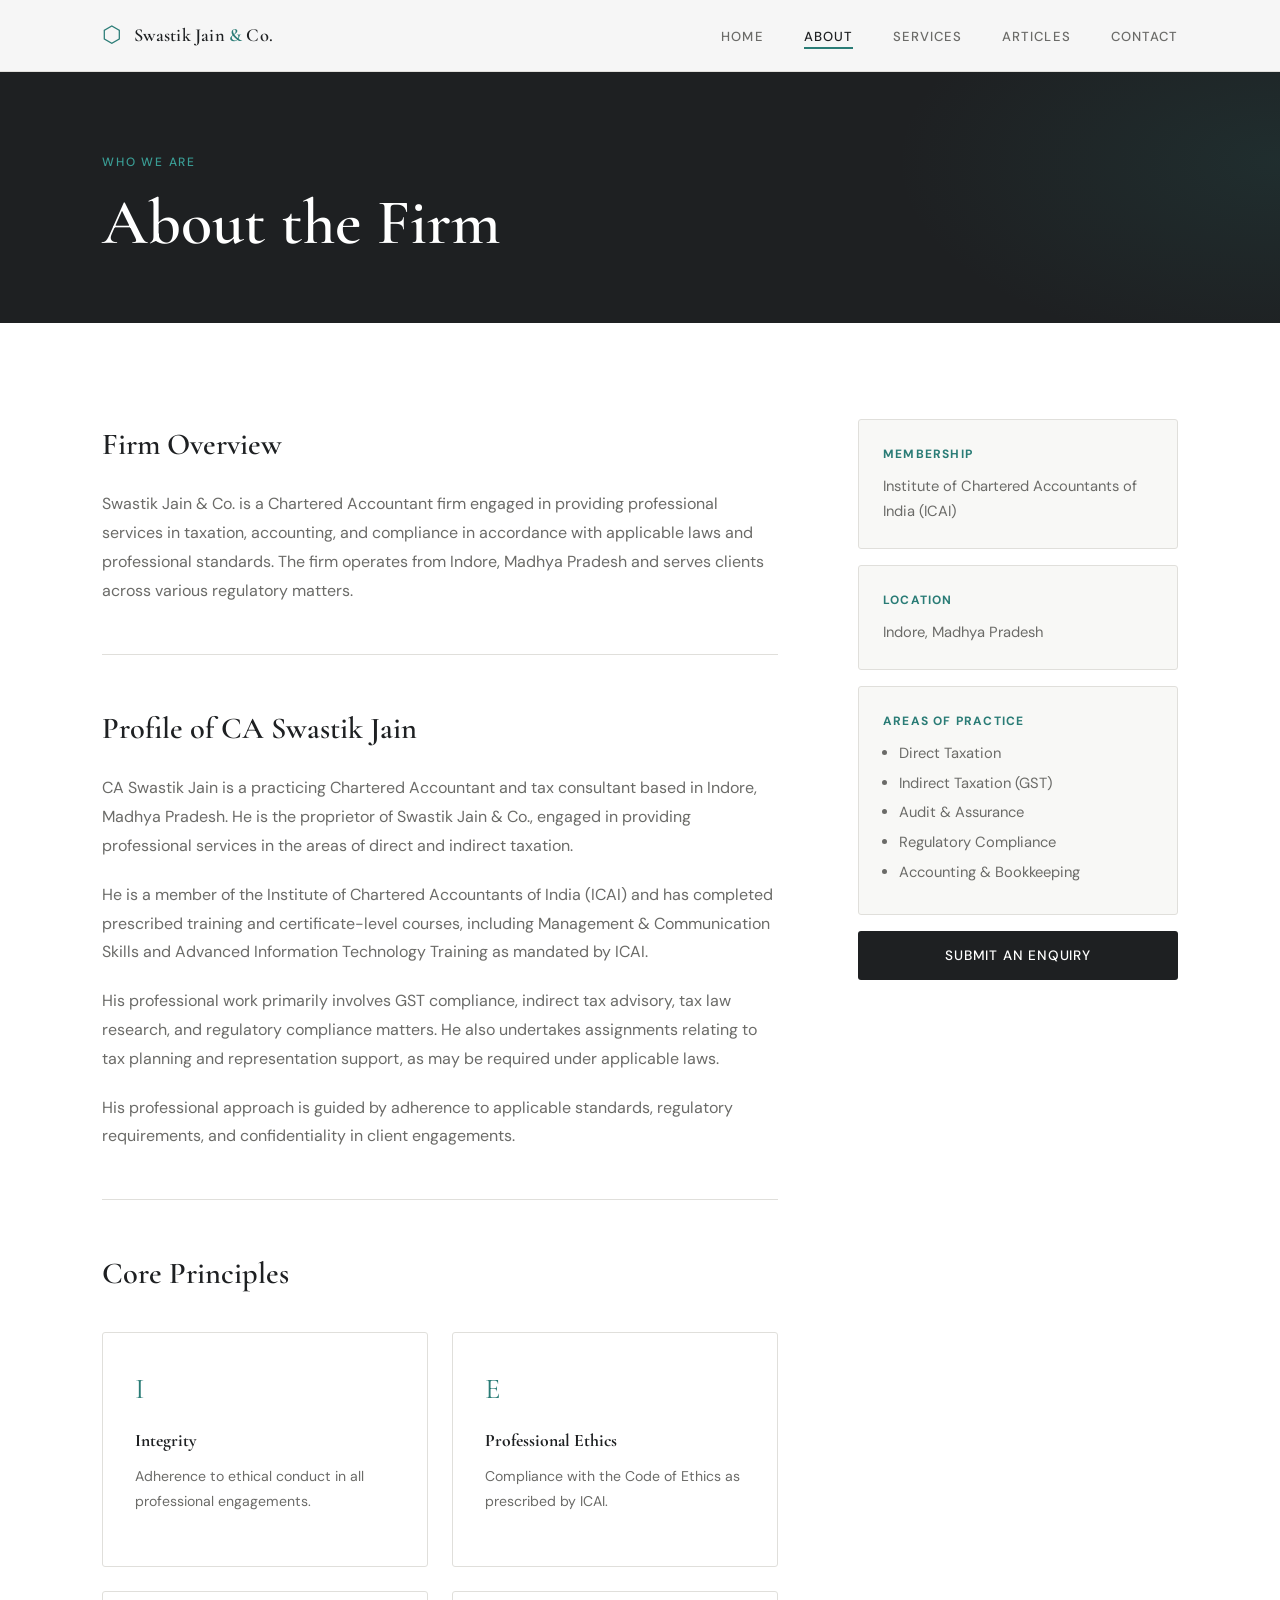
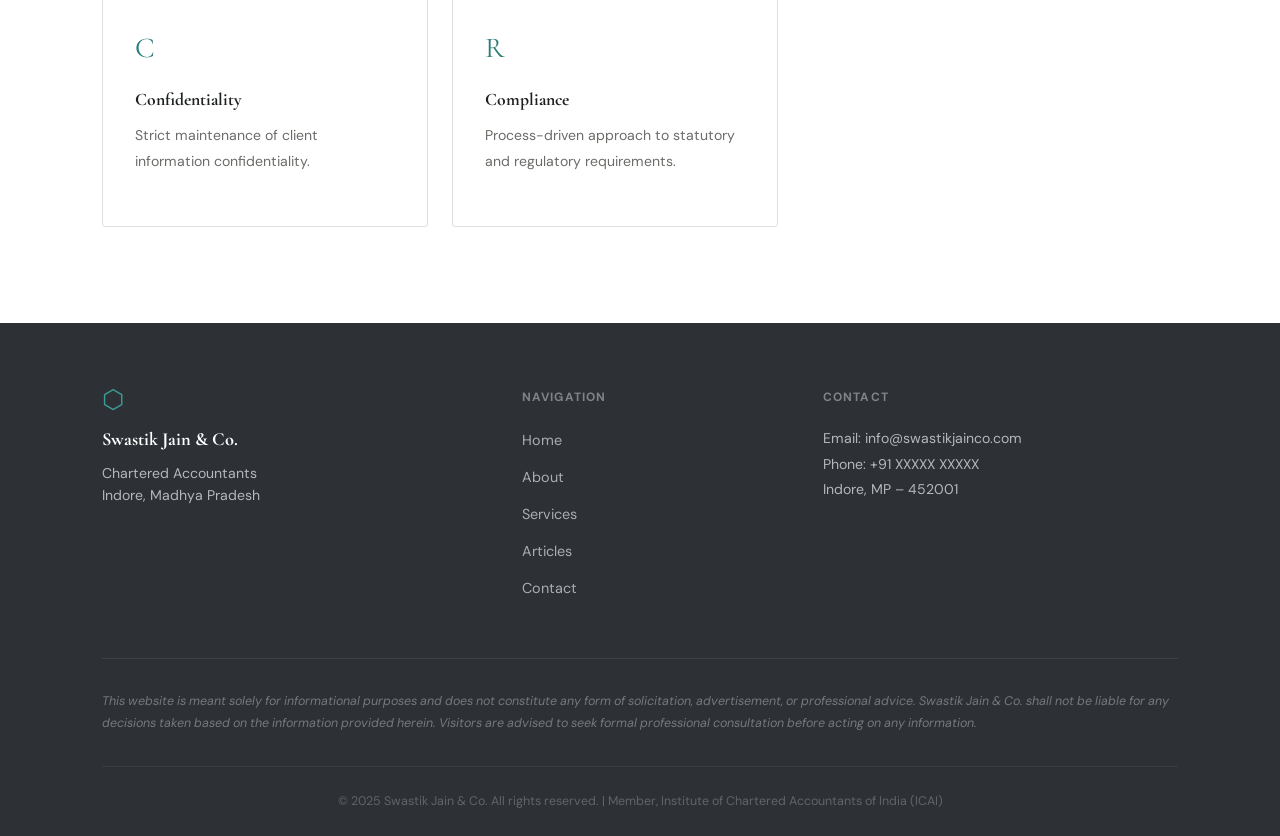
==== about.html @ ba6883d0 "Add files via upload" ====
<!DOCTYPE html>
<html lang="en">
<head>
<meta charset="UTF-8">
<meta name="viewport" content="width=device-width, initial-scale=1.0">
<title>About | Swastik Jain & Co.</title>
<meta name="description" content="About Swastik Jain & Co. – Chartered Accountant firm led by CA Swastik Jain in Indore, Madhya Pradesh.">
<link rel="preconnect" href="https://fonts.googleapis.com">
<link href="https://fonts.googleapis.com/css2?family=Cormorant+Garamond:wght@400;500;600;700&family=DM+Sans:wght@300;400;500&display=swap" rel="stylesheet">
<link rel="stylesheet" href="style.css">
</head>
<body>

<nav class="nav" id="nav">
  <div class="nav-inner">
    <a href="index.html" class="nav-brand">
      <span class="brand-mark">⬡</span>
      <span class="brand-text">Swastik Jain <em>&</em> Co.</span>
    </a>
    <button class="nav-toggle" id="navToggle" aria-label="Menu">
      <span></span><span></span><span></span>
    </button>
    <ul class="nav-links" id="navLinks">
      <li><a href="index.html">Home</a></li>
      <li><a href="about.html" class="active">About</a></li>
      <li><a href="services.html">Services</a></li>
      <li><a href="articles.html">Articles</a></li>
      <li><a href="contact.html">Contact</a></li>
    </ul>
  </div>
</nav>

<section class="page-hero">
  <div class="container">
    <div class="section-label">Who We Are</div>
    <h1 class="page-title">About the Firm</h1>
  </div>
</section>

<section class="section">
  <div class="container content-grid">
    <div class="content-main">
      <h2 class="content-h2">Firm Overview</h2>
      <p>Swastik Jain & Co. is a Chartered Accountant firm engaged in providing professional services in taxation, accounting, and compliance in accordance with applicable laws and professional standards. The firm operates from Indore, Madhya Pradesh and serves clients across various regulatory matters.</p>

      <div class="divider"></div>

      <h2 class="content-h2">Profile of CA Swastik Jain</h2>
      <p>CA Swastik Jain is a practicing Chartered Accountant and tax consultant based in Indore, Madhya Pradesh. He is the proprietor of Swastik Jain & Co., engaged in providing professional services in the areas of direct and indirect taxation.</p>
      <p>He is a member of the Institute of Chartered Accountants of India (ICAI) and has completed prescribed training and certificate-level courses, including Management & Communication Skills and Advanced Information Technology Training as mandated by ICAI.</p>
      <p>His professional work primarily involves GST compliance, indirect tax advisory, tax law research, and regulatory compliance matters. He also undertakes assignments relating to tax planning and representation support, as may be required under applicable laws.</p>
      <p>His professional approach is guided by adherence to applicable standards, regulatory requirements, and confidentiality in client engagements.</p>

      <div class="divider"></div>

      <h2 class="content-h2">Core Principles</h2>
      <div class="principles-grid">
        <div class="principle-card">
          <div class="principle-icon">I</div>
          <h3>Integrity</h3>
          <p>Adherence to ethical conduct in all professional engagements.</p>
        </div>
        <div class="principle-card">
          <div class="principle-icon">E</div>
          <h3>Professional Ethics</h3>
          <p>Compliance with the Code of Ethics as prescribed by ICAI.</p>
        </div>
        <div class="principle-card">
          <div class="principle-icon">C</div>
          <h3>Confidentiality</h3>
          <p>Strict maintenance of client information confidentiality.</p>
        </div>
        <div class="principle-card">
          <div class="principle-icon">R</div>
          <h3>Compliance</h3>
          <p>Process-driven approach to statutory and regulatory requirements.</p>
        </div>
      </div>
    </div>
    <aside class="content-aside">
      <div class="aside-card">
        <h3>Membership</h3>
        <p>Institute of Chartered Accountants of India (ICAI)</p>
      </div>
      <div class="aside-card">
        <h3>Location</h3>
        <p>Indore, Madhya Pradesh</p>
      </div>
      <div class="aside-card">
        <h3>Areas of Practice</h3>
        <ul>
          <li>Direct Taxation</li>
          <li>Indirect Taxation (GST)</li>
          <li>Audit & Assurance</li>
          <li>Regulatory Compliance</li>
          <li>Accounting & Bookkeeping</li>
        </ul>
      </div>
      <a href="contact.html" class="btn btn-primary" style="width:100%;text-align:center;display:block;">Submit an Enquiry</a>
    </aside>
  </div>
</section>

<footer class="footer">
  <div class="container">
    <div class="footer-grid">
      <div class="footer-brand">
        <span class="brand-mark">⬡</span>
        <strong>Swastik Jain & Co.</strong>
        <p>Chartered Accountants<br>Indore, Madhya Pradesh</p>
      </div>
      <div class="footer-nav">
        <strong>Navigation</strong>
        <ul>
          <li><a href="index.html">Home</a></li>
          <li><a href="about.html">About</a></li>
          <li><a href="services.html">Services</a></li>
          <li><a href="articles.html">Articles</a></li>
          <li><a href="contact.html">Contact</a></li>
        </ul>
      </div>
      <div class="footer-contact">
        <strong>Contact</strong>
        <p>Email: info@swastikjainco.com<br>Phone: +91 XXXXX XXXXX<br>Indore, MP – 452001</p>
      </div>
    </div>
    <div class="footer-disclaimer">
      <p>This website is meant solely for informational purposes and does not constitute any form of solicitation, advertisement, or professional advice. Swastik Jain & Co. shall not be liable for any decisions taken based on the information provided herein. Visitors are advised to seek formal professional consultation before acting on any information.</p>
    </div>
    <div class="footer-bottom">
      <p>© 2025 Swastik Jain & Co. All rights reserved. | Member, Institute of Chartered Accountants of India (ICAI)</p>
    </div>
  </div>
</footer>

<script src="app.js"></script>
</body>
</html>
---- style.css ----
/* ═══════════════════════════════════════════════
   Swastik Jain & Co. — Stylesheet
   Refined corporate / editorial aesthetic
   ═══════════════════════════════════════════════ */

:root {
  --charcoal: #1e2022;
  --charcoal-soft: #2d3135;
  --teal: #2a7c76;
  --teal-light: #e8f4f3;
  --teal-mid: #3a9d95;
  --gold: #b8973e;
  --white: #ffffff;
  --off-white: #f8f8f6;
  --bg-warm: #f4f3f0;
  --border: #e0dfdb;
  --border-dark: #c8c7c2;
  --text-main: #1e2022;
  --text-muted: #6b6b68;
  --text-light: #9a9994;

  --font-serif: 'Cormorant Garamond', Georgia, serif;
  --font-sans: 'DM Sans', system-ui, sans-serif;

  --nav-h: 72px;
  --max-w: 1140px;
  --radius: 3px;

  --shadow-sm: 0 2px 12px rgba(30,32,34,0.06);
  --shadow-md: 0 8px 40px rgba(30,32,34,0.1);
}

/* ── Reset ── */
*, *::before, *::after { box-sizing: border-box; margin: 0; padding: 0; }
html { scroll-behavior: smooth; font-size: 16px; }
body {
  font-family: var(--font-sans);
  color: var(--text-main);
  background: var(--white);
  -webkit-font-smoothing: antialiased;
  line-height: 1.7;
}
img { max-width: 100%; display: block; }
a { color: inherit; }
ul { list-style: none; }

/* ── Utilities ── */
.container { max-width: var(--max-w); margin: 0 auto; padding: 0 2rem; }
.section { padding: 6rem 0; }
.section-label {
  font-size: 0.75rem;
  letter-spacing: 0.15em;
  text-transform: uppercase;
  color: var(--teal);
  font-family: var(--font-sans);
  font-weight: 500;
  margin-bottom: 1rem;
}
.section-title {
  font-family: var(--font-serif);
  font-size: clamp(2rem, 4vw, 3rem);
  font-weight: 600;
  line-height: 1.15;
  color: var(--charcoal);
  margin-bottom: 3rem;
}
.section-cta { margin-top: 3rem; text-align: center; }
.divider { height: 1px; background: var(--border); margin: 3rem 0; }

/* ── Buttons ── */
.btn {
  display: inline-block;
  padding: 0.8rem 2rem;
  font-family: var(--font-sans);
  font-size: 0.85rem;
  font-weight: 500;
  letter-spacing: 0.06em;
  text-transform: uppercase;
  text-decoration: none;
  cursor: pointer;
  border: none;
  transition: all 0.25s ease;
  border-radius: var(--radius);
}
.btn-primary {
  background: var(--charcoal);
  color: var(--white);
}
.btn-primary:hover {
  background: var(--teal);
  transform: translateY(-1px);
  box-shadow: var(--shadow-sm);
}
.btn-outline {
  background: transparent;
  color: var(--charcoal);
  border: 1.5px solid var(--charcoal);
}
.btn-outline:hover {
  background: var(--charcoal);
  color: var(--white);
  transform: translateY(-1px);
}
.btn-full { width: 100%; text-align: center; }

/* ── Navigation ── */
.nav {
  position: fixed;
  top: 0; left: 0; right: 0;
  z-index: 1000;
  height: var(--nav-h);
  background: rgba(255,255,255,0.96);
  backdrop-filter: blur(12px);
  border-bottom: 1px solid var(--border);
  transition: box-shadow 0.3s;
}
.nav.scrolled { box-shadow: var(--shadow-sm); }
.nav-inner {
  max-width: var(--max-w);
  margin: 0 auto;
  padding: 0 2rem;
  height: 100%;
  display: flex;
  align-items: center;
  justify-content: space-between;
}
.nav-brand {
  display: flex;
  align-items: center;
  gap: 0.75rem;
  text-decoration: none;
  color: var(--charcoal);
}
.brand-mark {
  font-size: 1.4rem;
  color: var(--teal);
  line-height: 1;
}
.brand-text {
  font-family: var(--font-serif);
  font-size: 1.15rem;
  font-weight: 600;
  letter-spacing: 0.01em;
}
.brand-text em { font-style: normal; color: var(--teal); }
.nav-links {
  display: flex;
  align-items: center;
  gap: 2.5rem;
}
.nav-links a {
  text-decoration: none;
  font-size: 0.82rem;
  font-weight: 500;
  letter-spacing: 0.08em;
  text-transform: uppercase;
  color: var(--text-muted);
  transition: color 0.2s;
  position: relative;
  padding-bottom: 2px;
}
.nav-links a::after {
  content: '';
  position: absolute;
  bottom: -2px; left: 0; right: 0;
  height: 1.5px;
  background: var(--teal);
  transform: scaleX(0);
  transform-origin: left;
  transition: transform 0.25s;
}
.nav-links a:hover, .nav-links a.active {
  color: var(--charcoal);
}
.nav-links a:hover::after, .nav-links a.active::after {
  transform: scaleX(1);
}
.nav-toggle {
  display: none;
  flex-direction: column;
  gap: 5px;
  cursor: pointer;
  background: none;
  border: none;
  padding: 4px;
}
.nav-toggle span {
  display: block;
  width: 24px;
  height: 1.5px;
  background: var(--charcoal);
  transition: all 0.3s;
}

/* ── Hero ── */
.hero {
  min-height: 100vh;
  display: flex;
  align-items: center;
  position: relative;
  padding: calc(var(--nav-h) + 4rem) 2rem 6rem;
  overflow: hidden;
  background: var(--charcoal);
}
.hero-bg {
  position: absolute;
  inset: 0;
  background:
    radial-gradient(ellipse 60% 80% at 80% 50%, rgba(42,124,118,0.18) 0%, transparent 60%),
    radial-gradient(ellipse 40% 60% at 10% 80%, rgba(42,124,118,0.08) 0%, transparent 50%);
}
.hero-content {
  max-width: var(--max-w);
  margin: 0 auto;
  width: 100%;
  position: relative;
  z-index: 2;
}
.hero-eyebrow {
  font-size: 0.75rem;
  letter-spacing: 0.18em;
  text-transform: uppercase;
  color: var(--teal-mid);
  margin-bottom: 1.5rem;
  animation: fadeUp 0.8s ease both;
}
.hero-title {
  font-family: var(--font-serif);
  font-size: clamp(3.5rem, 8vw, 7rem);
  font-weight: 600;
  color: var(--white);
  line-height: 1.05;
  margin-bottom: 0.5rem;
  animation: fadeUp 0.8s 0.1s ease both;
}
.hero-title em { font-style: normal; color: var(--teal-mid); }
.hero-sub {
  font-size: 0.9rem;
  letter-spacing: 0.2em;
  text-transform: uppercase;
  color: var(--text-light);
  margin-bottom: 2.5rem;
  animation: fadeUp 0.8s 0.15s ease both;
}
.hero-intro {
  max-width: 520px;
  color: rgba(255,255,255,0.7);
  font-size: 1.05rem;
  line-height: 1.75;
  margin-bottom: 3rem;
  animation: fadeUp 0.8s 0.2s ease both;
}
.hero-ctas {
  display: flex;
  gap: 1rem;
  flex-wrap: wrap;
  animation: fadeUp 0.8s 0.3s ease both;
}
.hero-ctas .btn-primary { background: var(--teal); }
.hero-ctas .btn-primary:hover { background: var(--teal-mid); }
.hero-ctas .btn-outline { border-color: rgba(255,255,255,0.4); color: rgba(255,255,255,0.85); }
.hero-ctas .btn-outline:hover { background: rgba(255,255,255,0.1); color: #fff; }
.hero-decor {
  position: absolute;
  right: -5%;
  top: 50%;
  transform: translateY(-50%);
  z-index: 1;
}
.decor-ring {
  position: absolute;
  border-radius: 50%;
  border: 1px solid rgba(42,124,118,0.2);
}
.r1 { width: 500px; height: 500px; top: -250px; right: 0; }
.r2 { width: 700px; height: 700px; top: -350px; right: -100px; animation: spin 60s linear infinite; }

@keyframes spin { to { transform: rotate(360deg); } }
@keyframes fadeUp {
  from { opacity: 0; transform: translateY(20px); }
  to { opacity: 1; transform: translateY(0); }
}

/* ── Services Grid ── */
.services-overview { background: var(--off-white); }
.services-grid {
  display: grid;
  grid-template-columns: repeat(3, 1fr);
  gap: 1.5px;
  background: var(--border);
  border: 1.5px solid var(--border);
}
.service-card {
  background: var(--white);
  padding: 2.5rem 2rem;
  transition: all 0.3s;
  animation: fadeUp 0.6s calc(var(--i) * 0.08s) ease both;
}
.service-card:hover { background: var(--charcoal); color: #fff; transform: scale(1.01); z-index: 2; }
.service-card:hover .service-icon { color: var(--teal-mid); }
.service-icon {
  font-size: 1.8rem;
  color: var(--teal);
  margin-bottom: 1rem;
  line-height: 1;
}
.service-card h3 {
  font-family: var(--font-serif);
  font-size: 1.3rem;
  font-weight: 600;
  margin-bottom: 0.75rem;
}
.service-card p { font-size: 0.9rem; line-height: 1.65; opacity: 0.8; }

/* ── Article Cards ── */
.articles-preview { background: var(--white); }
.articles-grid, .articles-grid-full {
  display: grid;
  grid-template-columns: repeat(3, 1fr);
  gap: 2rem;
}
.article-card {
  border: 1px solid var(--border);
  padding: 2rem;
  transition: all 0.3s;
  position: relative;
  background: var(--white);
}
.article-card::before {
  content: '';
  position: absolute;
  top: 0; left: 0; right: 0;
  height: 3px;
  background: var(--teal);
  transform: scaleX(0);
  transform-origin: left;
  transition: transform 0.3s;
}
.article-card:hover { box-shadow: var(--shadow-md); transform: translateY(-3px); }
.article-card:hover::before { transform: scaleX(1); }
.article-card-cat {
  font-size: 0.7rem;
  letter-spacing: 0.12em;
  text-transform: uppercase;
  color: var(--teal);
  font-weight: 500;
  margin-bottom: 0.75rem;
}
.article-card h3 {
  font-family: var(--font-serif);
  font-size: 1.25rem;
  font-weight: 600;
  margin-bottom: 0.75rem;
  line-height: 1.35;
}
.article-card p { font-size: 0.88rem; color: var(--text-muted); line-height: 1.65; margin-bottom: 1.5rem; }
.article-card-meta { font-size: 0.78rem; color: var(--text-light); display: flex; justify-content: space-between; align-items: center; }
.article-card-link {
  display: inline-block;
  font-size: 0.8rem;
  letter-spacing: 0.06em;
  text-transform: uppercase;
  color: var(--teal);
  text-decoration: none;
  font-weight: 500;
  margin-top: 1.5rem;
}
.article-card-link:hover { color: var(--charcoal); }
.article-placeholder { color: var(--text-muted); grid-column: 1/-1; text-align: center; padding: 3rem; }

/* Articles filter */
.articles-filter { display: flex; gap: 0.5rem; margin-bottom: 2.5rem; flex-wrap: wrap; }
.filter-btn {
  padding: 0.4rem 1.1rem;
  border: 1px solid var(--border);
  background: #fff;
  font-size: 0.8rem;
  letter-spacing: 0.05em;
  cursor: pointer;
  font-family: var(--font-sans);
  transition: all 0.2s;
  border-radius: 100px;
}
.filter-btn.active { background: var(--charcoal); color: #fff; border-color: var(--charcoal); }
.filter-btn:hover:not(.active) { border-color: var(--charcoal); }

/* ── Approach Strip ── */
.approach-strip {
  background: var(--charcoal);
  padding: 5rem 0;
}
.approach-items {
  display: grid;
  grid-template-columns: repeat(4, 1fr);
  gap: 3rem;
}
.approach-item { color: rgba(255,255,255,0.75); }
.approach-num {
  display: block;
  font-family: var(--font-serif);
  font-size: 2rem;
  color: var(--teal-mid);
  margin-bottom: 0.75rem;
}
.approach-item p { font-size: 0.9rem; line-height: 1.65; }

/* ── Page Hero ── */
.page-hero {
  padding: calc(var(--nav-h) + 5rem) 2rem 4rem;
  background: var(--charcoal);
  position: relative;
  overflow: hidden;
}
.page-hero::after {
  content: '';
  position: absolute;
  inset: 0;
  background: radial-gradient(ellipse 50% 100% at 100% 50%, rgba(42,124,118,0.15) 0%, transparent 60%);
}
.page-hero .container { position: relative; z-index: 2; }
.page-hero .section-label { color: var(--teal-mid); }
.page-title {
  font-family: var(--font-serif);
  font-size: clamp(2.5rem, 5vw, 4.5rem);
  font-weight: 600;
  color: var(--white);
  line-height: 1.1;
}

/* ── Content Layout ── */
.content-grid {
  display: grid;
  grid-template-columns: 1fr 320px;
  gap: 5rem;
  align-items: start;
}
.content-h2 {
  font-family: var(--font-serif);
  font-size: 1.9rem;
  font-weight: 600;
  color: var(--charcoal);
  margin-bottom: 1.25rem;
}
.content-main p {
  margin-bottom: 1.25rem;
  color: var(--text-muted);
  line-height: 1.8;
  font-size: 1rem;
}
.content-aside { position: sticky; top: calc(var(--nav-h) + 2rem); }
.aside-card {
  background: var(--off-white);
  border: 1px solid var(--border);
  padding: 1.5rem;
  margin-bottom: 1rem;
  border-radius: var(--radius);
}
.aside-card h3 {
  font-size: 0.75rem;
  letter-spacing: 0.1em;
  text-transform: uppercase;
  color: var(--teal);
  margin-bottom: 0.6rem;
  font-family: var(--font-sans);
}
.aside-card p, .aside-card li { font-size: 0.92rem; color: var(--text-muted); }
.aside-card ul { padding-left: 1rem; }
.aside-card li { list-style: disc; margin-bottom: 0.3rem; }

/* Principles */
.principles-grid { display: grid; grid-template-columns: 1fr 1fr; gap: 1.5rem; margin-top: 2rem; }
.principle-card {
  border: 1px solid var(--border);
  padding: 2rem;
  border-radius: var(--radius);
}
.principle-icon {
  font-family: var(--font-serif);
  font-size: 1.8rem;
  color: var(--teal);
  margin-bottom: 0.75rem;
}
.principle-card h3 {
  font-family: var(--font-serif);
  font-size: 1.1rem;
  margin-bottom: 0.5rem;
}
.principle-card p { font-size: 0.88rem; color: var(--text-muted); }

/* Services Detail */
.services-detail { display: flex; flex-direction: column; gap: 0; }
.service-detail-card {
  display: grid;
  grid-template-columns: 80px 1fr;
  gap: 2.5rem;
  padding: 3rem 0;
  border-bottom: 1px solid var(--border);
  animation: fadeUp 0.6s ease both;
}
.sdc-num {
  font-family: var(--font-serif);
  font-size: 2.5rem;
  color: var(--border-dark);
  line-height: 1;
  padding-top: 0.4rem;
}
.sdc-content h2 {
  font-family: var(--font-serif);
  font-size: 1.6rem;
  font-weight: 600;
  margin-bottom: 1rem;
}
.sdc-content p { color: var(--text-muted); margin-bottom: 1.25rem; line-height: 1.8; }
.sdc-content ul { padding-left: 1.2rem; }
.sdc-content li {
  list-style: none;
  padding-left: 1rem;
  position: relative;
  color: var(--text-muted);
  font-size: 0.92rem;
  margin-bottom: 0.4rem;
}
.sdc-content li::before { content: '◻'; position: absolute; left: -0.5rem; color: var(--teal); font-size: 0.6rem; top: 0.35rem; }

/* CTA Section */
.cta-section {
  background: var(--teal);
  padding: 5rem 0;
  text-align: center;
  color: #fff;
}
.cta-section h2 {
  font-family: var(--font-serif);
  font-size: 2.5rem;
  margin-bottom: 1rem;
}
.cta-section p { opacity: 0.85; margin-bottom: 2rem; max-width: 500px; margin-left: auto; margin-right: auto; }
.cta-section .btn-primary { background: var(--charcoal); }

/* ── Contact ── */
.contact-grid {
  display: grid;
  grid-template-columns: 1fr 1.4fr;
  gap: 5rem;
  align-items: start;
}
.contact-detail {
  display: flex;
  align-items: flex-start;
  gap: 1rem;
  margin-bottom: 1.5rem;
}
.contact-icon {
  width: 36px;
  height: 36px;
  background: var(--teal-light);
  color: var(--teal);
  display: flex;
  align-items: center;
  justify-content: center;
  border-radius: 50%;
  font-size: 0.9rem;
  flex-shrink: 0;
}
.info-note {
  margin-top: 3rem;
  padding: 1.5rem;
  background: var(--off-white);
  border-left: 3px solid var(--teal);
  font-size: 0.85rem;
  color: var(--text-muted);
  line-height: 1.65;
}

/* Form */
.form-group { margin-bottom: 1.4rem; }
.form-group label {
  display: block;
  font-size: 0.78rem;
  letter-spacing: 0.08em;
  text-transform: uppercase;
  color: var(--text-muted);
  margin-bottom: 0.5rem;
  font-weight: 500;
}
.required { color: var(--teal); }
.form-group input,
.form-group select,
.form-group textarea {
  width: 100%;
  padding: 0.85rem 1rem;
  border: 1px solid var(--border);
  background: var(--off-white);
  font-family: var(--font-sans);
  font-size: 0.95rem;
  color: var(--charcoal);
  border-radius: var(--radius);
  transition: border-color 0.2s, box-shadow 0.2s;
  appearance: none;
}
.form-group input:focus,
.form-group select:focus,
.form-group textarea:focus {
  outline: none;
  border-color: var(--teal);
  box-shadow: 0 0 0 3px rgba(42,124,118,0.08);
}
.form-group textarea { resize: vertical; min-height: 130px; }
.form-note {
  font-size: 0.78rem;
  color: var(--text-light);
  line-height: 1.6;
  padding: 1rem;
  background: var(--off-white);
  border-radius: var(--radius);
  margin-bottom: 1.5rem;
}
.form-success {
  text-align: center;
  padding: 4rem 2rem;
}
.success-icon {
  width: 64px;
  height: 64px;
  background: var(--teal);
  color: #fff;
  border-radius: 50%;
  display: flex;
  align-items: center;
  justify-content: center;
  font-size: 1.5rem;
  margin: 0 auto 1.5rem;
}
.form-success h3 {
  font-family: var(--font-serif);
  font-size: 1.8rem;
  margin-bottom: 0.75rem;
}
.form-success p { color: var(--text-muted); }

/* ── Single Article ── */
.article-page-header {
  padding: calc(var(--nav-h) + 5rem) 2rem 4rem;
  background: var(--charcoal);
}
.article-page-header .container { max-width: 780px; }
.article-category-badge {
  display: inline-block;
  font-size: 0.72rem;
  letter-spacing: 0.12em;
  text-transform: uppercase;
  color: var(--teal-mid);
  background: rgba(42,124,118,0.15);
  padding: 0.3rem 0.9rem;
  border-radius: 100px;
  margin-bottom: 1.5rem;
}
.article-page-title {
  font-family: var(--font-serif);
  font-size: clamp(2rem, 4vw, 3.2rem);
  font-weight: 600;
  color: var(--white);
  line-height: 1.15;
  margin-bottom: 1.5rem;
}
.article-page-meta { font-size: 0.82rem; color: rgba(255,255,255,0.5); }
.article-body-wrap { padding: 5rem 2rem; }
.article-body-inner { max-width: 720px; margin: 0 auto; }
.article-body-inner h2 {
  font-family: var(--font-serif);
  font-size: 1.7rem;
  font-weight: 600;
  margin: 2.5rem 0 1rem;
  color: var(--charcoal);
}
.article-body-inner h3 {
  font-family: var(--font-serif);
  font-size: 1.3rem;
  font-weight: 600;
  margin: 2rem 0 0.75rem;
  color: var(--charcoal);
}
.article-body-inner p { margin-bottom: 1.25rem; color: var(--text-muted); line-height: 1.85; font-size: 1.02rem; }
.article-body-inner ul, .article-body-inner ol { padding-left: 1.5rem; margin-bottom: 1.5rem; }
.article-body-inner li { margin-bottom: 0.5rem; color: var(--text-muted); line-height: 1.7; }
.article-body-inner hr { border: none; border-top: 1px solid var(--border); margin: 2.5rem 0; }
.article-body-inner strong { color: var(--charcoal); }
.article-disclaimer {
  margin-top: 3rem;
  padding: 1.5rem;
  background: var(--off-white);
  border-left: 3px solid var(--border-dark);
  font-size: 0.82rem;
  color: var(--text-muted);
  line-height: 1.7;
}
.article-back { margin-bottom: 2rem; }
.article-back a {
  font-size: 0.82rem;
  letter-spacing: 0.06em;
  text-transform: uppercase;
  color: var(--text-muted);
  text-decoration: none;
  transition: color 0.2s;
}
.article-back a:hover { color: var(--teal); }

/* ── Footer ── */
.footer {
  background: var(--charcoal-soft);
  color: rgba(255,255,255,0.65);
  padding: 4rem 0 0;
}
.footer-grid {
  display: grid;
  grid-template-columns: 1.5fr 1fr 1.5fr;
  gap: 4rem;
  padding-bottom: 3rem;
  border-bottom: 1px solid rgba(255,255,255,0.08);
}
.footer-brand .brand-mark { font-size: 1.6rem; color: var(--teal-mid); }
.footer-brand strong {
  display: block;
  font-family: var(--font-serif);
  font-size: 1.15rem;
  color: #fff;
  margin: 0.5rem 0 0.4rem;
}
.footer-brand p { font-size: 0.88rem; line-height: 1.6; }
.footer-nav strong, .footer-contact strong {
  display: block;
  font-size: 0.75rem;
  letter-spacing: 0.1em;
  text-transform: uppercase;
  color: rgba(255,255,255,0.4);
  margin-bottom: 1.2rem;
  font-family: var(--font-sans);
}
.footer-nav li { margin-bottom: 0.6rem; }
.footer-nav a {
  text-decoration: none;
  font-size: 0.9rem;
  color: rgba(255,255,255,0.6);
  transition: color 0.2s;
}
.footer-nav a:hover { color: var(--teal-mid); }
.footer-contact p { font-size: 0.88rem; line-height: 1.8; }
.footer-disclaimer {
  padding: 2rem 0;
  border-bottom: 1px solid rgba(255,255,255,0.06);
}
.footer-disclaimer p {
  font-size: 0.78rem;
  line-height: 1.7;
  color: rgba(255,255,255,0.35);
  font-style: italic;
}
.footer-bottom {
  padding: 1.5rem 0;
  text-align: center;
}
.footer-bottom p { font-size: 0.78rem; color: rgba(255,255,255,0.25); }

/* ── Responsive ── */
@media (max-width: 1024px) {
  .services-grid { grid-template-columns: repeat(2, 1fr); }
  .articles-grid, .articles-grid-full { grid-template-columns: repeat(2, 1fr); }
  .approach-items { grid-template-columns: repeat(2, 1fr); gap: 2rem; }
  .content-grid { grid-template-columns: 1fr; gap: 3rem; }
  .content-aside { position: static; }
  .footer-grid { grid-template-columns: 1fr 1fr; gap: 2.5rem; }
}
@media (max-width: 768px) {
  .nav-links { display: none; flex-direction: column; position: absolute; top: var(--nav-h); left: 0; right: 0; background: #fff; padding: 1.5rem 2rem; border-bottom: 1px solid var(--border); gap: 1.2rem; }
  .nav-links.open { display: flex; }
  .nav-toggle { display: flex; }
  .services-grid { grid-template-columns: 1fr; }
  .articles-grid, .articles-grid-full { grid-template-columns: 1fr; }
  .approach-items { grid-template-columns: 1fr; }
  .contact-grid { grid-template-columns: 1fr; gap: 3rem; }
  .service-detail-card { grid-template-columns: 1fr; gap: 0.5rem; }
  .sdc-num { font-size: 1.2rem; }
  .principles-grid { grid-template-columns: 1fr; }
  .footer-grid { grid-template-columns: 1fr; gap: 2rem; }
  .hero-decor { display: none; }
}
@media (max-width: 480px) {
  :root { --nav-h: 64px; }
  .container { padding: 0 1.25rem; }
  .section { padding: 4rem 0; }
  .hero-ctas { flex-direction: column; }
}
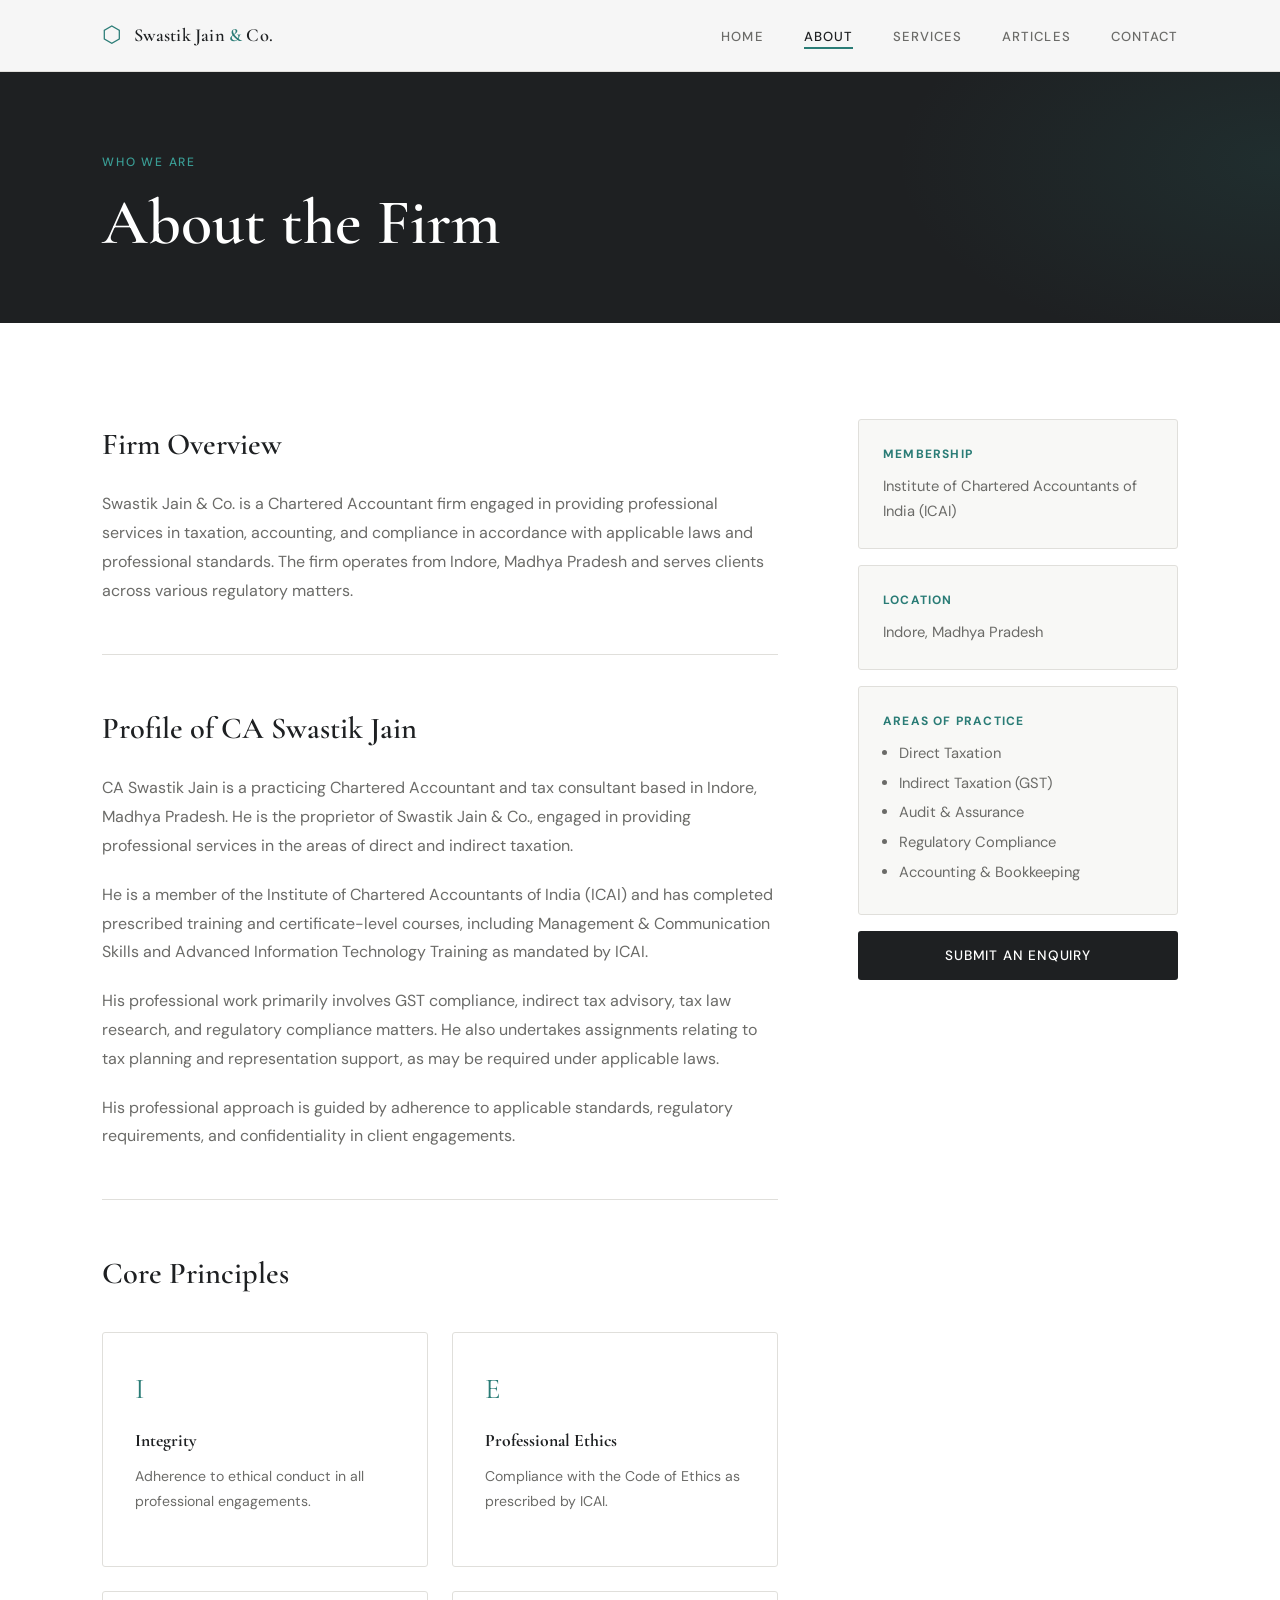
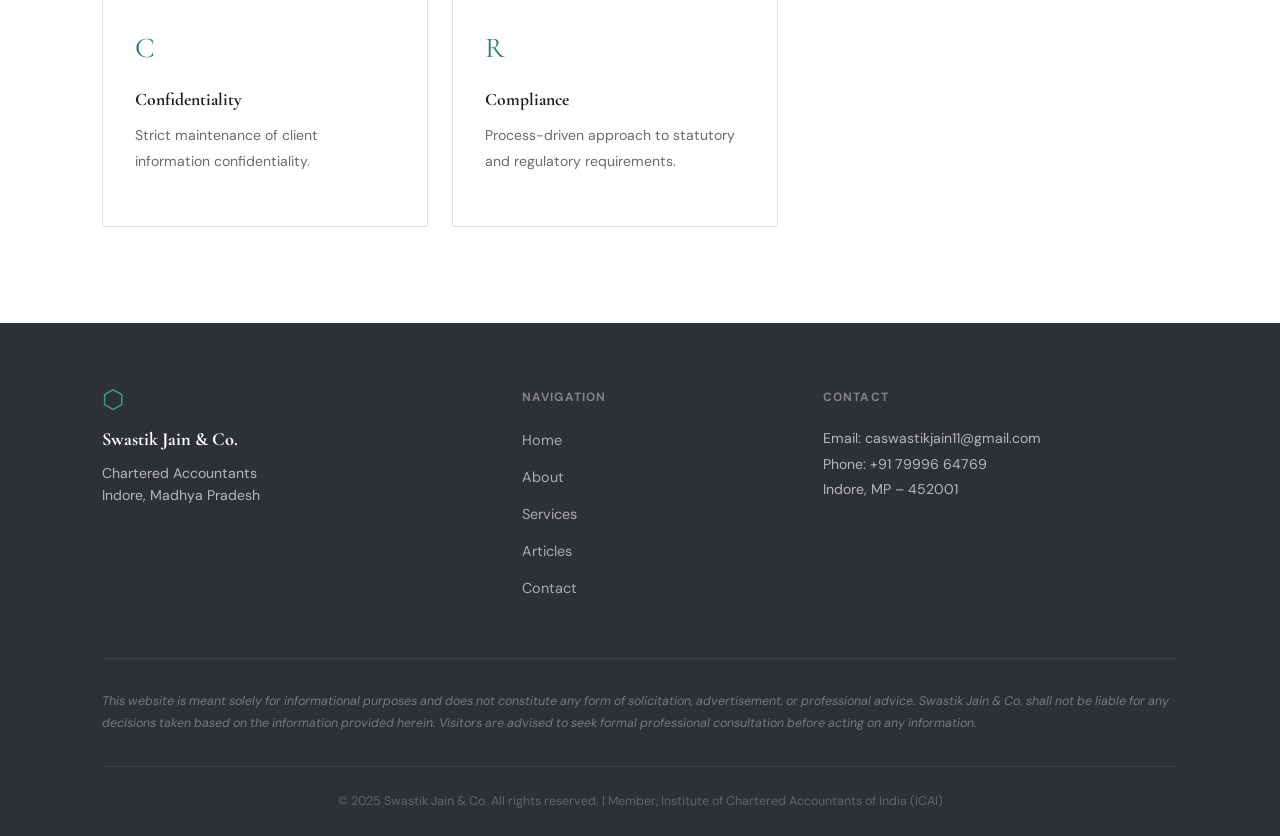
==== commit 2c05d612: "Update about.html" ====
--- a/about.html
+++ b/about.html
@@ -121,7 +121,7 @@
       </div>
       <div class="footer-contact">
         <strong>Contact</strong>
-        <p>Email: info@swastikjainco.com<br>Phone: +91 XXXXX XXXXX<br>Indore, MP – 452001</p>
+        <p>Email: caswastikjain11@gmail.com<br>Phone: +91 79996 64769<br>Indore, MP – 452001</p>
       </div>
     </div>
     <div class="footer-disclaimer">
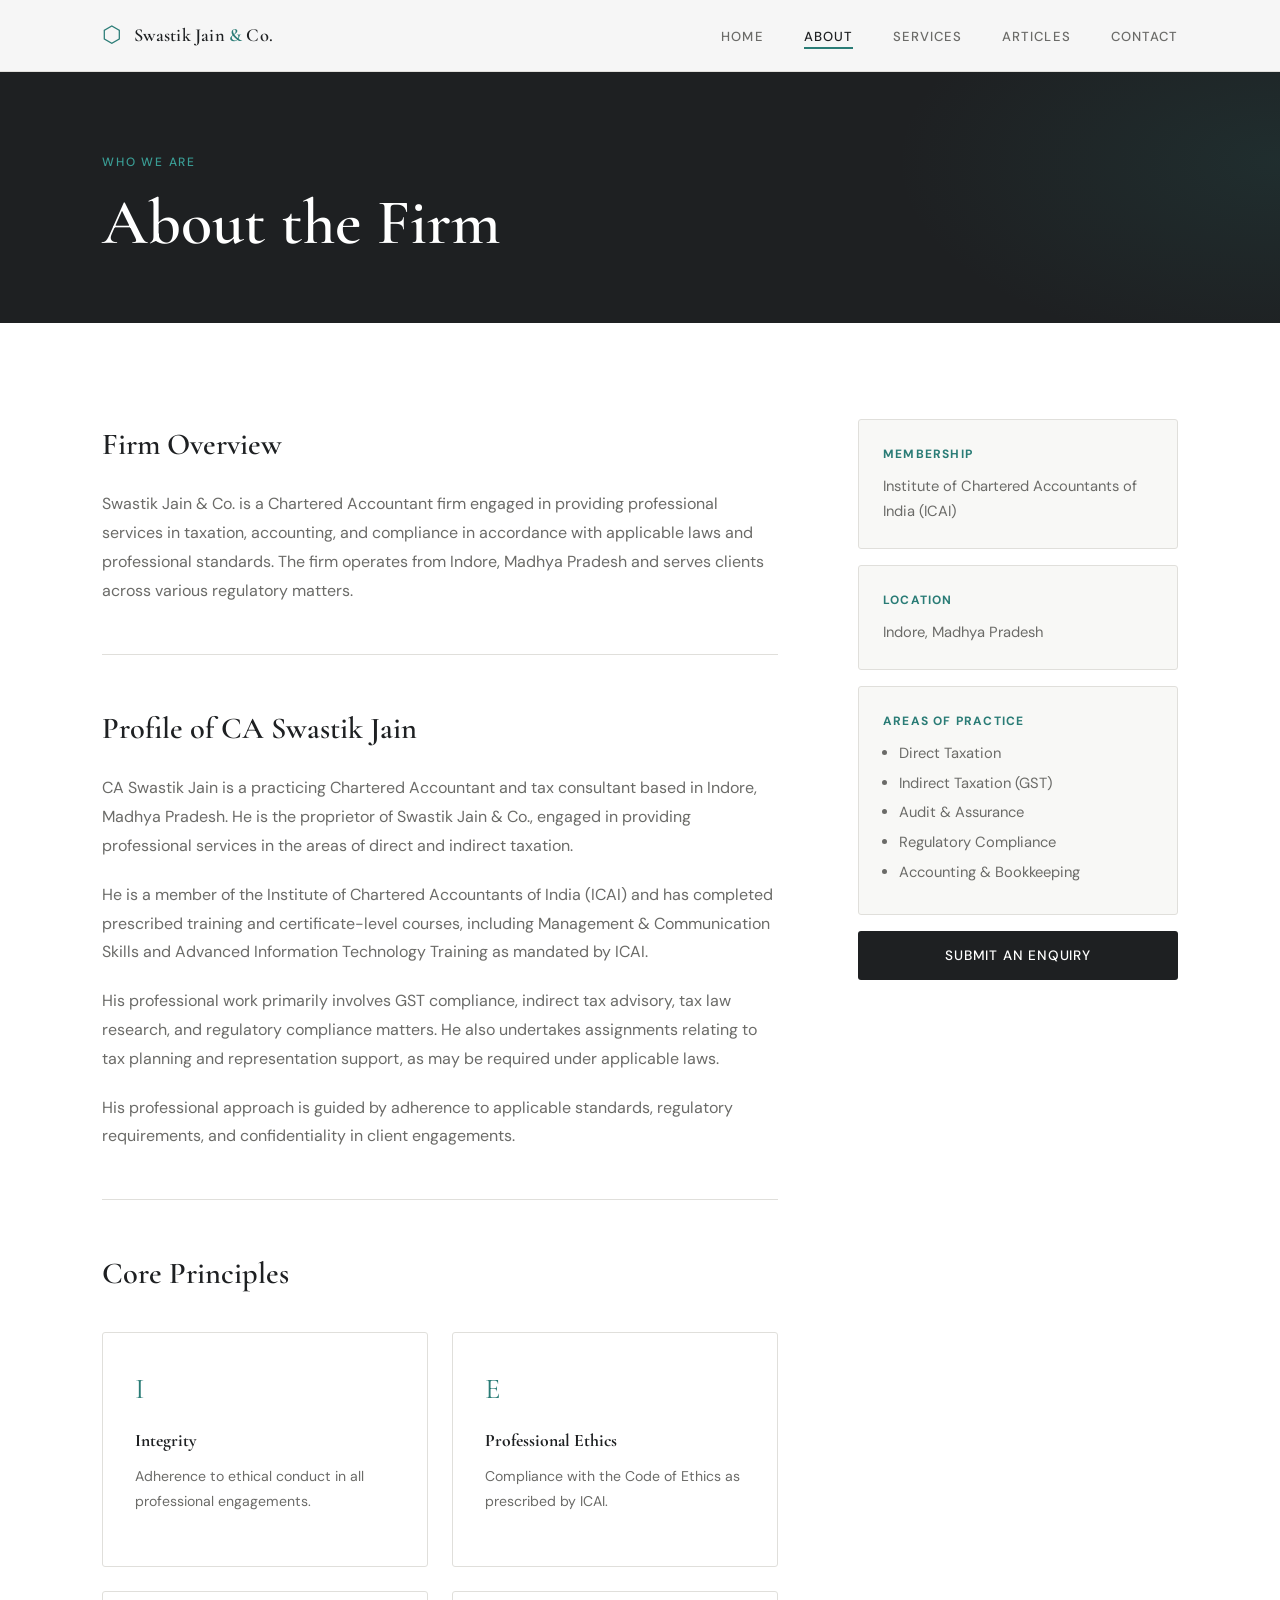
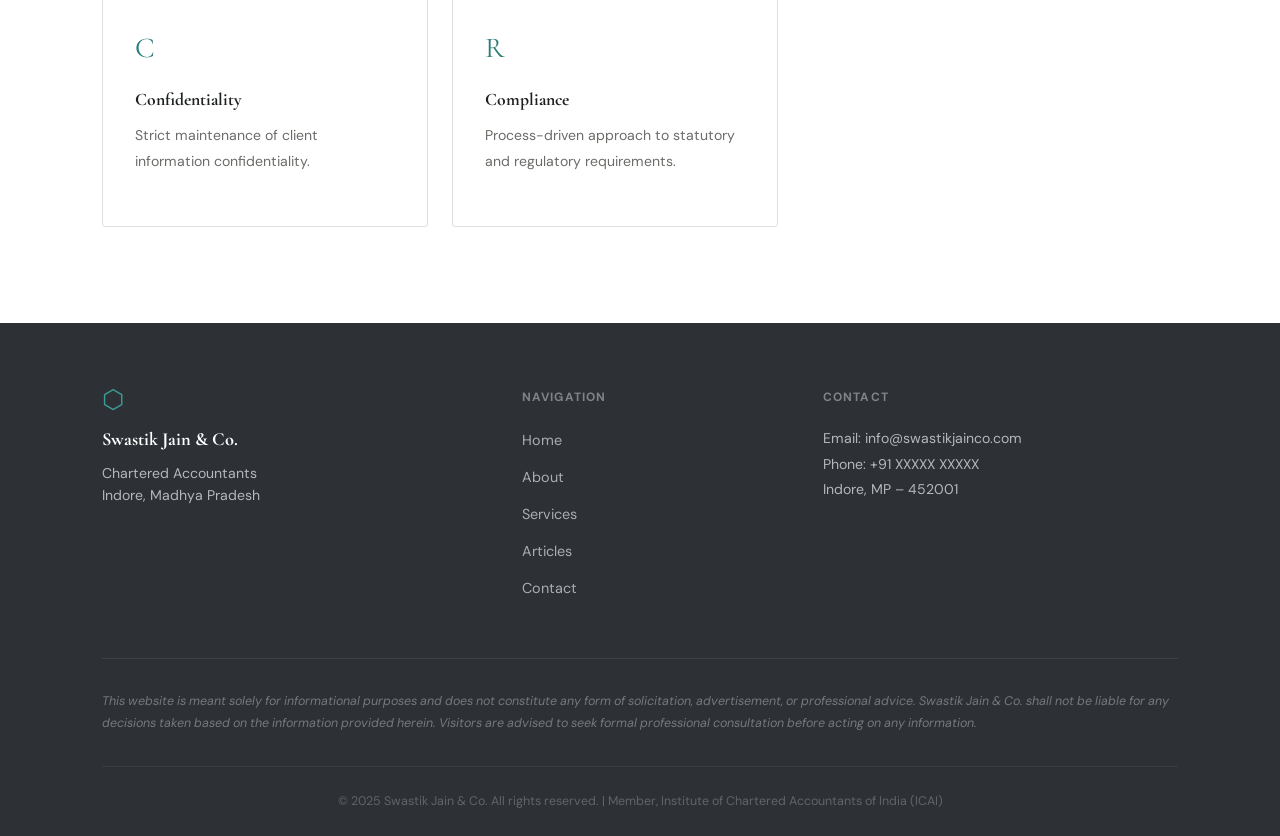
==== commit f67bf150: "Add files via upload" ====
--- a/about.html
+++ b/about.html
@@ -121,7 +121,7 @@
       </div>
       <div class="footer-contact">
         <strong>Contact</strong>
-        <p>Email: caswastikjain11@gmail.com<br>Phone: +91 79996 64769<br>Indore, MP – 452001</p>
+        <p>Email: info@swastikjainco.com<br>Phone: +91 XXXXX XXXXX<br>Indore, MP – 452001</p>
       </div>
     </div>
     <div class="footer-disclaimer">
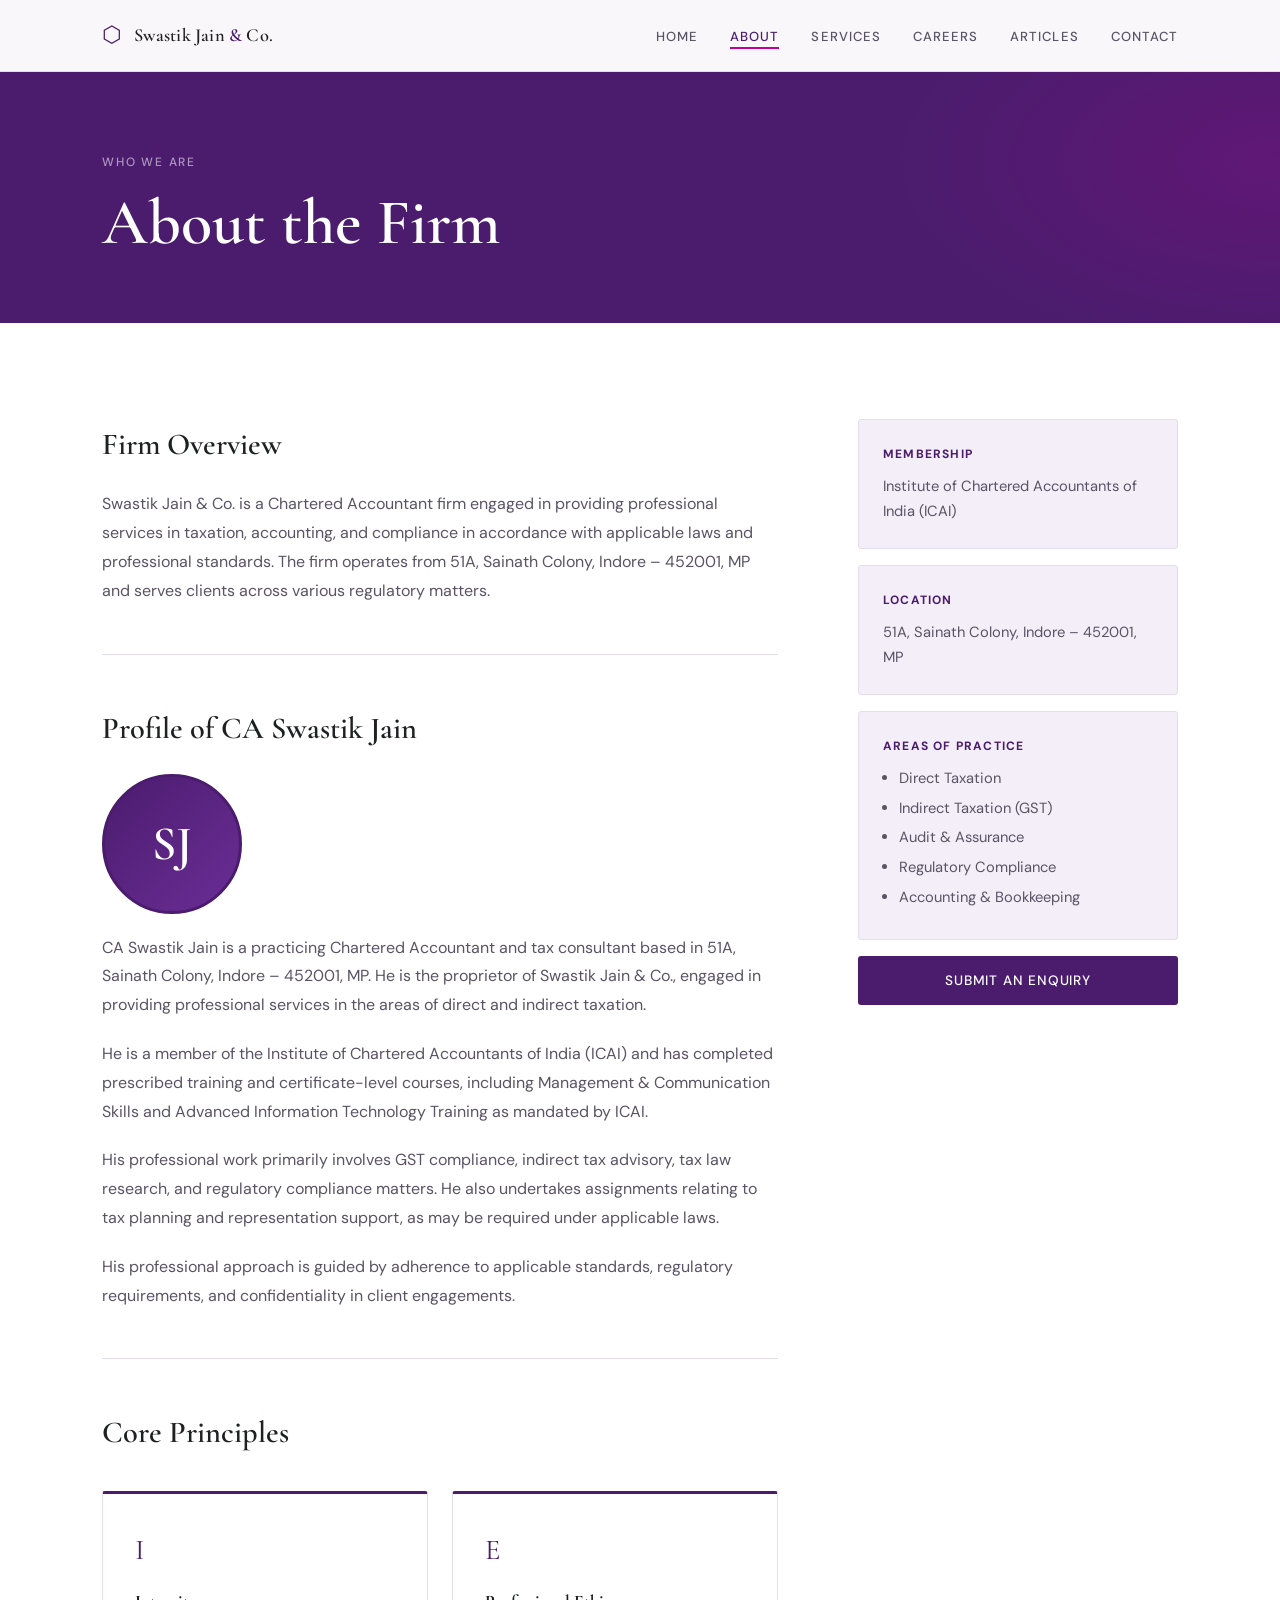
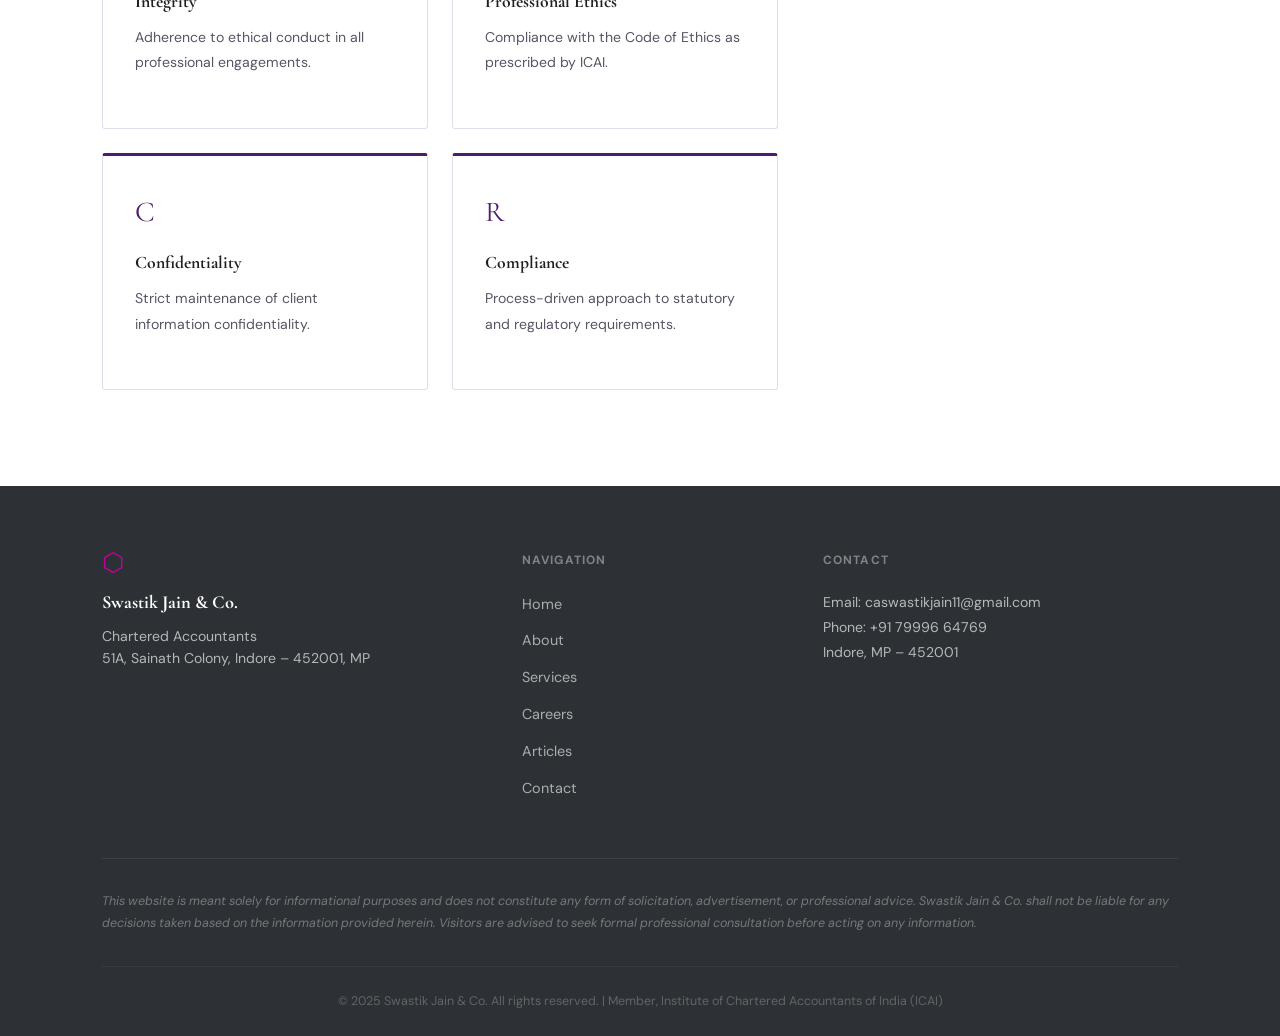
==== commit 9cb052e8: "Add files via upload" ====
--- a/about.html
+++ b/about.html
@@ -4,7 +4,7 @@
 <meta charset="UTF-8">
 <meta name="viewport" content="width=device-width, initial-scale=1.0">
 <title>About | Swastik Jain & Co.</title>
-<meta name="description" content="About Swastik Jain & Co. – Chartered Accountant firm led by CA Swastik Jain in Indore, Madhya Pradesh.">
+<meta name="description" content="About Swastik Jain & Co. – Chartered Accountant firm led by CA Swastik Jain in 51A, Sainath Colony, Indore – 452001, MP.">
 <link rel="preconnect" href="https://fonts.googleapis.com">
 <link href="https://fonts.googleapis.com/css2?family=Cormorant+Garamond:wght@400;500;600;700&family=DM+Sans:wght@300;400;500&display=swap" rel="stylesheet">
 <link rel="stylesheet" href="style.css">
@@ -24,6 +24,7 @@
       <li><a href="index.html">Home</a></li>
       <li><a href="about.html" class="active">About</a></li>
       <li><a href="services.html">Services</a></li>
+      <li><a href="careers.html">Careers</a></li>
       <li><a href="articles.html">Articles</a></li>
       <li><a href="contact.html">Contact</a></li>
     </ul>
@@ -41,12 +42,13 @@
   <div class="container content-grid">
     <div class="content-main">
       <h2 class="content-h2">Firm Overview</h2>
-      <p>Swastik Jain & Co. is a Chartered Accountant firm engaged in providing professional services in taxation, accounting, and compliance in accordance with applicable laws and professional standards. The firm operates from Indore, Madhya Pradesh and serves clients across various regulatory matters.</p>
+      <p>Swastik Jain & Co. is a Chartered Accountant firm engaged in providing professional services in taxation, accounting, and compliance in accordance with applicable laws and professional standards. The firm operates from 51A, Sainath Colony, Indore – 452001, MP and serves clients across various regulatory matters.</p>
 
       <div class="divider"></div>
 
       <h2 class="content-h2">Profile of CA Swastik Jain</h2>
-      <p>CA Swastik Jain is a practicing Chartered Accountant and tax consultant based in Indore, Madhya Pradesh. He is the proprietor of Swastik Jain & Co., engaged in providing professional services in the areas of direct and indirect taxation.</p>
+      <div class="profile-photo-placeholder">SJ</div>
+      <p>CA Swastik Jain is a practicing Chartered Accountant and tax consultant based in 51A, Sainath Colony, Indore – 452001, MP. He is the proprietor of Swastik Jain & Co., engaged in providing professional services in the areas of direct and indirect taxation.</p>
       <p>He is a member of the Institute of Chartered Accountants of India (ICAI) and has completed prescribed training and certificate-level courses, including Management & Communication Skills and Advanced Information Technology Training as mandated by ICAI.</p>
       <p>His professional work primarily involves GST compliance, indirect tax advisory, tax law research, and regulatory compliance matters. He also undertakes assignments relating to tax planning and representation support, as may be required under applicable laws.</p>
       <p>His professional approach is guided by adherence to applicable standards, regulatory requirements, and confidentiality in client engagements.</p>
@@ -84,7 +86,7 @@
       </div>
       <div class="aside-card">
         <h3>Location</h3>
-        <p>Indore, Madhya Pradesh</p>
+        <p>51A, Sainath Colony, Indore – 452001, MP</p>
       </div>
       <div class="aside-card">
         <h3>Areas of Practice</h3>
@@ -107,7 +109,7 @@
       <div class="footer-brand">
         <span class="brand-mark">⬡</span>
         <strong>Swastik Jain & Co.</strong>
-        <p>Chartered Accountants<br>Indore, Madhya Pradesh</p>
+        <p>Chartered Accountants<br>51A, Sainath Colony, Indore – 452001, MP</p>
       </div>
       <div class="footer-nav">
         <strong>Navigation</strong>
@@ -115,13 +117,14 @@
           <li><a href="index.html">Home</a></li>
           <li><a href="about.html">About</a></li>
           <li><a href="services.html">Services</a></li>
-          <li><a href="articles.html">Articles</a></li>
+          <li><a href="careers.html">Careers</a></li>
+      <li><a href="articles.html">Articles</a></li>
           <li><a href="contact.html">Contact</a></li>
         </ul>
       </div>
       <div class="footer-contact">
         <strong>Contact</strong>
-        <p>Email: info@swastikjainco.com<br>Phone: +91 XXXXX XXXXX<br>Indore, MP – 452001</p>
+        <p>Email: caswastikjain11@gmail.com<br>Phone: +91 79996 64769<br>Indore, MP – 452001</p>
       </div>
     </div>
     <div class="footer-disclaimer">
--- a/style.css
+++ b/style.css
@@ -1,774 +1,307 @@
 /* ═══════════════════════════════════════════════
-   Swastik Jain & Co. — Stylesheet
-   Refined corporate / editorial aesthetic
+   Swastik Jain & Co. — Stylesheet v2
+   Grant Thornton-inspired: Deep Purple + Magenta
    ═══════════════════════════════════════════════ */
 
 :root {
+  --gt-purple: #4B1C6E;
+  --gt-purple-mid: #6B2D96;
+  --gt-purple-light: #F3EEF8;
+  --gt-purple-soft: #EAE0F4;
+  --gt-magenta: #C0009B;
+  --gt-magenta-light: #F9E5F5;
   --charcoal: #1e2022;
   --charcoal-soft: #2d3135;
-  --teal: #2a7c76;
-  --teal-light: #e8f4f3;
-  --teal-mid: #3a9d95;
-  --gold: #b8973e;
   --white: #ffffff;
-  --off-white: #f8f8f6;
-  --bg-warm: #f4f3f0;
-  --border: #e0dfdb;
-  --border-dark: #c8c7c2;
+  --off-white: #f8f8f8;
+  --bg-warm: #f5f4f7;
+  --border: #e4dded;
+  --border-dark: #c8b8d8;
   --text-main: #1e2022;
-  --text-muted: #6b6b68;
-  --text-light: #9a9994;
-
+  --text-muted: #5a5364;
+  --text-light: #9a8fa4;
   --font-serif: 'Cormorant Garamond', Georgia, serif;
   --font-sans: 'DM Sans', system-ui, sans-serif;
-
   --nav-h: 72px;
   --max-w: 1140px;
   --radius: 3px;
-
-  --shadow-sm: 0 2px 12px rgba(30,32,34,0.06);
-  --shadow-md: 0 8px 40px rgba(30,32,34,0.1);
+  --shadow-sm: 0 2px 12px rgba(75,28,110,0.08);
+  --shadow-md: 0 8px 40px rgba(75,28,110,0.12);
 }
 
-/* ── Reset ── */
 *, *::before, *::after { box-sizing: border-box; margin: 0; padding: 0; }
 html { scroll-behavior: smooth; font-size: 16px; }
-body {
-  font-family: var(--font-sans);
-  color: var(--text-main);
-  background: var(--white);
-  -webkit-font-smoothing: antialiased;
-  line-height: 1.7;
-}
+body { font-family: var(--font-sans); color: var(--text-main); background: var(--white); -webkit-font-smoothing: antialiased; line-height: 1.7; }
 img { max-width: 100%; display: block; }
 a { color: inherit; }
 ul { list-style: none; }
 
-/* ── Utilities ── */
 .container { max-width: var(--max-w); margin: 0 auto; padding: 0 2rem; }
 .section { padding: 6rem 0; }
-.section-label {
-  font-size: 0.75rem;
-  letter-spacing: 0.15em;
-  text-transform: uppercase;
-  color: var(--teal);
-  font-family: var(--font-sans);
-  font-weight: 500;
-  margin-bottom: 1rem;
-}
-.section-title {
-  font-family: var(--font-serif);
-  font-size: clamp(2rem, 4vw, 3rem);
-  font-weight: 600;
-  line-height: 1.15;
-  color: var(--charcoal);
-  margin-bottom: 3rem;
-}
+.section-label { font-size: 0.75rem; letter-spacing: 0.15em; text-transform: uppercase; color: var(--gt-magenta); font-family: var(--font-sans); font-weight: 500; margin-bottom: 1rem; }
+.section-title { font-family: var(--font-serif); font-size: clamp(2rem, 4vw, 3rem); font-weight: 600; line-height: 1.15; color: var(--charcoal); margin-bottom: 3rem; }
 .section-cta { margin-top: 3rem; text-align: center; }
 .divider { height: 1px; background: var(--border); margin: 3rem 0; }
 
-/* ── Buttons ── */
-.btn {
-  display: inline-block;
-  padding: 0.8rem 2rem;
-  font-family: var(--font-sans);
-  font-size: 0.85rem;
-  font-weight: 500;
-  letter-spacing: 0.06em;
-  text-transform: uppercase;
-  text-decoration: none;
-  cursor: pointer;
-  border: none;
-  transition: all 0.25s ease;
-  border-radius: var(--radius);
-}
-.btn-primary {
-  background: var(--charcoal);
-  color: var(--white);
-}
-.btn-primary:hover {
-  background: var(--teal);
-  transform: translateY(-1px);
-  box-shadow: var(--shadow-sm);
-}
-.btn-outline {
-  background: transparent;
-  color: var(--charcoal);
-  border: 1.5px solid var(--charcoal);
-}
-.btn-outline:hover {
-  background: var(--charcoal);
-  color: var(--white);
-  transform: translateY(-1px);
-}
+.btn { display: inline-block; padding: 0.8rem 2rem; font-family: var(--font-sans); font-size: 0.85rem; font-weight: 500; letter-spacing: 0.06em; text-transform: uppercase; text-decoration: none; cursor: pointer; border: none; transition: all 0.25s ease; border-radius: var(--radius); }
+.btn-primary { background: var(--gt-purple); color: var(--white); }
+.btn-primary:hover { background: var(--gt-purple-mid); transform: translateY(-1px); box-shadow: var(--shadow-sm); }
+.btn-outline { background: transparent; color: var(--gt-purple); border: 1.5px solid var(--gt-purple); }
+.btn-outline:hover { background: var(--gt-purple); color: var(--white); transform: translateY(-1px); }
 .btn-full { width: 100%; text-align: center; }
 
-/* ── Navigation ── */
-.nav {
-  position: fixed;
-  top: 0; left: 0; right: 0;
-  z-index: 1000;
-  height: var(--nav-h);
-  background: rgba(255,255,255,0.96);
-  backdrop-filter: blur(12px);
-  border-bottom: 1px solid var(--border);
-  transition: box-shadow 0.3s;
-}
+.nav { position: fixed; top: 0; left: 0; right: 0; z-index: 1000; height: var(--nav-h); background: rgba(255,255,255,0.97); backdrop-filter: blur(12px); border-bottom: 1px solid var(--border); transition: box-shadow 0.3s; }
 .nav.scrolled { box-shadow: var(--shadow-sm); }
-.nav-inner {
-  max-width: var(--max-w);
-  margin: 0 auto;
-  padding: 0 2rem;
-  height: 100%;
-  display: flex;
-  align-items: center;
-  justify-content: space-between;
-}
-.nav-brand {
-  display: flex;
-  align-items: center;
-  gap: 0.75rem;
-  text-decoration: none;
-  color: var(--charcoal);
-}
-.brand-mark {
-  font-size: 1.4rem;
-  color: var(--teal);
-  line-height: 1;
-}
-.brand-text {
-  font-family: var(--font-serif);
-  font-size: 1.15rem;
-  font-weight: 600;
-  letter-spacing: 0.01em;
-}
-.brand-text em { font-style: normal; color: var(--teal); }
-.nav-links {
-  display: flex;
-  align-items: center;
-  gap: 2.5rem;
-}
-.nav-links a {
-  text-decoration: none;
-  font-size: 0.82rem;
-  font-weight: 500;
-  letter-spacing: 0.08em;
-  text-transform: uppercase;
-  color: var(--text-muted);
-  transition: color 0.2s;
-  position: relative;
-  padding-bottom: 2px;
-}
-.nav-links a::after {
-  content: '';
-  position: absolute;
-  bottom: -2px; left: 0; right: 0;
-  height: 1.5px;
-  background: var(--teal);
-  transform: scaleX(0);
-  transform-origin: left;
-  transition: transform 0.25s;
-}
-.nav-links a:hover, .nav-links a.active {
-  color: var(--charcoal);
-}
-.nav-links a:hover::after, .nav-links a.active::after {
-  transform: scaleX(1);
-}
-.nav-toggle {
-  display: none;
-  flex-direction: column;
-  gap: 5px;
-  cursor: pointer;
-  background: none;
-  border: none;
-  padding: 4px;
-}
-.nav-toggle span {
-  display: block;
-  width: 24px;
-  height: 1.5px;
-  background: var(--charcoal);
-  transition: all 0.3s;
-}
-
-/* ── Hero ── */
-.hero {
-  min-height: 100vh;
-  display: flex;
-  align-items: center;
-  position: relative;
-  padding: calc(var(--nav-h) + 4rem) 2rem 6rem;
-  overflow: hidden;
-  background: var(--charcoal);
-}
-.hero-bg {
-  position: absolute;
-  inset: 0;
-  background:
-    radial-gradient(ellipse 60% 80% at 80% 50%, rgba(42,124,118,0.18) 0%, transparent 60%),
-    radial-gradient(ellipse 40% 60% at 10% 80%, rgba(42,124,118,0.08) 0%, transparent 50%);
-}
-.hero-content {
-  max-width: var(--max-w);
-  margin: 0 auto;
-  width: 100%;
-  position: relative;
-  z-index: 2;
-}
-.hero-eyebrow {
-  font-size: 0.75rem;
-  letter-spacing: 0.18em;
-  text-transform: uppercase;
-  color: var(--teal-mid);
-  margin-bottom: 1.5rem;
-  animation: fadeUp 0.8s ease both;
-}
-.hero-title {
-  font-family: var(--font-serif);
-  font-size: clamp(3.5rem, 8vw, 7rem);
-  font-weight: 600;
-  color: var(--white);
-  line-height: 1.05;
-  margin-bottom: 0.5rem;
-  animation: fadeUp 0.8s 0.1s ease both;
-}
-.hero-title em { font-style: normal; color: var(--teal-mid); }
-.hero-sub {
-  font-size: 0.9rem;
-  letter-spacing: 0.2em;
-  text-transform: uppercase;
-  color: var(--text-light);
-  margin-bottom: 2.5rem;
-  animation: fadeUp 0.8s 0.15s ease both;
-}
-.hero-intro {
-  max-width: 520px;
-  color: rgba(255,255,255,0.7);
-  font-size: 1.05rem;
-  line-height: 1.75;
-  margin-bottom: 3rem;
-  animation: fadeUp 0.8s 0.2s ease both;
-}
-.hero-ctas {
-  display: flex;
-  gap: 1rem;
-  flex-wrap: wrap;
-  animation: fadeUp 0.8s 0.3s ease both;
-}
-.hero-ctas .btn-primary { background: var(--teal); }
-.hero-ctas .btn-primary:hover { background: var(--teal-mid); }
+.nav-inner { max-width: var(--max-w); margin: 0 auto; padding: 0 2rem; height: 100%; display: flex; align-items: center; justify-content: space-between; }
+.nav-brand { display: flex; align-items: center; gap: 0.75rem; text-decoration: none; color: var(--charcoal); }
+.brand-mark { font-size: 1.4rem; color: var(--gt-purple); line-height: 1; }
+.brand-text { font-family: var(--font-serif); font-size: 1.15rem; font-weight: 600; letter-spacing: 0.01em; }
+.brand-text em { font-style: normal; color: var(--gt-purple); }
+.nav-links { display: flex; align-items: center; gap: 2rem; }
+.nav-links a { text-decoration: none; font-size: 0.82rem; font-weight: 500; letter-spacing: 0.08em; text-transform: uppercase; color: var(--text-muted); transition: color 0.2s; position: relative; padding-bottom: 2px; }
+.nav-links a::after { content: ''; position: absolute; bottom: -2px; left: 0; right: 0; height: 2px; background: var(--gt-magenta); transform: scaleX(0); transform-origin: left; transition: transform 0.25s; }
+.nav-links a:hover, .nav-links a.active { color: var(--gt-purple); }
+.nav-links a:hover::after, .nav-links a.active::after { transform: scaleX(1); }
+.nav-toggle { display: none; flex-direction: column; gap: 5px; cursor: pointer; background: none; border: none; padding: 4px; }
+.nav-toggle span { display: block; width: 24px; height: 1.5px; background: var(--charcoal); transition: all 0.3s; }
+
+.hero { min-height: 100vh; display: flex; align-items: center; position: relative; padding: calc(var(--nav-h) + 4rem) 2rem 6rem; overflow: hidden; background: var(--gt-purple); }
+.hero-bg { position: absolute; inset: 0; background: radial-gradient(ellipse 60% 80% at 80% 50%, rgba(192,0,155,0.2) 0%, transparent 60%), radial-gradient(ellipse 40% 60% at 10% 80%, rgba(107,45,150,0.15) 0%, transparent 50%); }
+.hero-content { max-width: var(--max-w); margin: 0 auto; width: 100%; position: relative; z-index: 2; }
+.hero-eyebrow { font-size: 0.75rem; letter-spacing: 0.18em; text-transform: uppercase; color: rgba(255,255,255,0.55); margin-bottom: 1.5rem; animation: fadeUp 0.8s ease both; }
+.hero-title { font-family: var(--font-serif); font-size: clamp(3.5rem, 8vw, 7rem); font-weight: 600; color: var(--white); line-height: 1.05; margin-bottom: 0.5rem; animation: fadeUp 0.8s 0.1s ease both; }
+.hero-title em { font-style: normal; color: var(--gt-magenta); }
+.hero-sub { font-size: 0.9rem; letter-spacing: 0.2em; text-transform: uppercase; color: rgba(255,255,255,0.45); margin-bottom: 2.5rem; animation: fadeUp 0.8s 0.15s ease both; }
+.hero-intro { max-width: 520px; color: rgba(255,255,255,0.75); font-size: 1.05rem; line-height: 1.75; margin-bottom: 3rem; animation: fadeUp 0.8s 0.2s ease both; }
+.hero-ctas { display: flex; gap: 1rem; flex-wrap: wrap; animation: fadeUp 0.8s 0.3s ease both; }
+.hero-ctas .btn-primary { background: var(--gt-magenta); }
+.hero-ctas .btn-primary:hover { background: #a3007f; }
 .hero-ctas .btn-outline { border-color: rgba(255,255,255,0.4); color: rgba(255,255,255,0.85); }
-.hero-ctas .btn-outline:hover { background: rgba(255,255,255,0.1); color: #fff; }
-.hero-decor {
-  position: absolute;
-  right: -5%;
-  top: 50%;
-  transform: translateY(-50%);
-  z-index: 1;
-}
-.decor-ring {
-  position: absolute;
-  border-radius: 50%;
-  border: 1px solid rgba(42,124,118,0.2);
-}
+.hero-ctas .btn-outline:hover { background: rgba(255,255,255,0.12); color: #fff; }
+.hero-decor { position: absolute; right: -5%; top: 50%; transform: translateY(-50%); z-index: 1; }
+.decor-ring { position: absolute; border-radius: 50%; border: 1px solid rgba(192,0,155,0.2); }
 .r1 { width: 500px; height: 500px; top: -250px; right: 0; }
 .r2 { width: 700px; height: 700px; top: -350px; right: -100px; animation: spin 60s linear infinite; }
 
 @keyframes spin { to { transform: rotate(360deg); } }
-@keyframes fadeUp {
-  from { opacity: 0; transform: translateY(20px); }
-  to { opacity: 1; transform: translateY(0); }
-}
-
-/* ── Services Grid ── */
+@keyframes fadeUp { from { opacity: 0; transform: translateY(20px); } to { opacity: 1; transform: translateY(0); } }
+
+/* Useful Links */
+.useful-links-section { background: var(--gt-purple-light); padding: 4rem 0; }
+.useful-links-grid { display: grid; grid-template-columns: repeat(6, 1fr); gap: 1rem; margin-top: 2rem; }
+.useful-link-card { background: var(--white); border: 1px solid var(--border); border-top: 3px solid var(--gt-purple); padding: 1.4rem 1rem; text-align: center; text-decoration: none; color: var(--text-main); transition: all 0.25s; border-radius: var(--radius); display: flex; flex-direction: column; align-items: center; gap: 0.5rem; }
+.useful-link-card:hover { background: var(--gt-purple); color: #fff; border-top-color: var(--gt-magenta); transform: translateY(-3px); box-shadow: var(--shadow-md); }
+.useful-link-icon { font-size: 1.6rem; line-height: 1; }
+.useful-link-name { font-size: 0.8rem; font-weight: 600; letter-spacing: 0.04em; text-transform: uppercase; }
+.useful-link-desc { font-size: 0.7rem; opacity: 0.7; line-height: 1.3; }
+
+/* Services grid */
 .services-overview { background: var(--off-white); }
-.services-grid {
-  display: grid;
-  grid-template-columns: repeat(3, 1fr);
-  gap: 1.5px;
-  background: var(--border);
-  border: 1.5px solid var(--border);
-}
-.service-card {
-  background: var(--white);
-  padding: 2.5rem 2rem;
-  transition: all 0.3s;
-  animation: fadeUp 0.6s calc(var(--i) * 0.08s) ease both;
-}
-.service-card:hover { background: var(--charcoal); color: #fff; transform: scale(1.01); z-index: 2; }
-.service-card:hover .service-icon { color: var(--teal-mid); }
-.service-icon {
-  font-size: 1.8rem;
-  color: var(--teal);
-  margin-bottom: 1rem;
-  line-height: 1;
-}
-.service-card h3 {
-  font-family: var(--font-serif);
-  font-size: 1.3rem;
-  font-weight: 600;
-  margin-bottom: 0.75rem;
-}
+.services-grid { display: grid; grid-template-columns: repeat(3, 1fr); gap: 1.5px; background: var(--border); border: 1.5px solid var(--border); }
+.service-card { background: var(--white); padding: 2.5rem 2rem; transition: all 0.3s; animation: fadeUp 0.6s calc(var(--i) * 0.08s) ease both; cursor: pointer; text-decoration: none; color: inherit; display: block; position: relative; }
+.service-card::after { content: 'Learn More →'; position: absolute; bottom: 1.25rem; right: 1.5rem; font-size: 0.72rem; letter-spacing: 0.06em; text-transform: uppercase; color: var(--gt-magenta); opacity: 0; transition: opacity 0.3s; font-weight: 500; }
+.service-card:hover { background: var(--gt-purple); color: #fff; transform: scale(1.01); z-index: 2; }
+.service-card:hover::after { opacity: 1; color: rgba(255,255,255,0.65); }
+.service-card h3 { font-family: var(--font-serif); font-size: 1.3rem; font-weight: 600; margin-bottom: 0.75rem; }
 .service-card p { font-size: 0.9rem; line-height: 1.65; opacity: 0.8; }
 
-/* ── Article Cards ── */
+/* Service Modal */
+.service-modal-overlay { display: none; position: fixed; inset: 0; background: rgba(75,28,110,0.55); z-index: 2000; align-items: center; justify-content: center; padding: 2rem; backdrop-filter: blur(4px); }
+.service-modal-overlay.open { display: flex; }
+.service-modal { background: var(--white); max-width: 680px; width: 100%; max-height: 82vh; overflow-y: auto; border-radius: 4px; padding: 3rem; position: relative; box-shadow: 0 24px 80px rgba(75,28,110,0.3); }
+.modal-close { position: absolute; top: 1.25rem; right: 1.5rem; background: none; border: none; font-size: 1.5rem; cursor: pointer; color: var(--text-muted); line-height: 1; padding: 0.25rem; }
+.modal-close:hover { color: var(--gt-purple); }
+.modal-tag { font-size: 0.7rem; letter-spacing: 0.12em; text-transform: uppercase; color: var(--gt-magenta); font-weight: 500; margin-bottom: 0.75rem; }
+.modal-title { font-family: var(--font-serif); font-size: 2rem; font-weight: 600; color: var(--gt-purple); margin-bottom: 1.25rem; line-height: 1.2; }
+.modal-body p { color: var(--text-muted); margin-bottom: 1rem; line-height: 1.8; font-size: 0.97rem; }
+.modal-body ul { padding-left: 1.2rem; margin-bottom: 1.5rem; }
+.modal-body li { list-style: none; padding-left: 1rem; position: relative; color: var(--text-muted); font-size: 0.9rem; margin-bottom: 0.4rem; line-height: 1.6; }
+.modal-body li::before { content: '◼'; position: absolute; left: -0.3rem; color: var(--gt-magenta); font-size: 0.45rem; top: 0.5rem; }
+.modal-cta { margin-top: 2rem; display: flex; gap: 1rem; flex-wrap: wrap; }
+
+/* Articles */
 .articles-preview { background: var(--white); }
-.articles-grid, .articles-grid-full {
-  display: grid;
-  grid-template-columns: repeat(3, 1fr);
-  gap: 2rem;
-}
-.article-card {
-  border: 1px solid var(--border);
-  padding: 2rem;
-  transition: all 0.3s;
-  position: relative;
-  background: var(--white);
-}
-.article-card::before {
-  content: '';
-  position: absolute;
-  top: 0; left: 0; right: 0;
-  height: 3px;
-  background: var(--teal);
-  transform: scaleX(0);
-  transform-origin: left;
-  transition: transform 0.3s;
-}
+.articles-grid, .articles-grid-full { display: grid; grid-template-columns: repeat(3, 1fr); gap: 2rem; }
+.article-card { border: 1px solid var(--border); padding: 2rem; transition: all 0.3s; position: relative; background: var(--white); }
+.article-card::before { content: ''; position: absolute; top: 0; left: 0; right: 0; height: 3px; background: var(--gt-magenta); transform: scaleX(0); transform-origin: left; transition: transform 0.3s; }
 .article-card:hover { box-shadow: var(--shadow-md); transform: translateY(-3px); }
 .article-card:hover::before { transform: scaleX(1); }
-.article-card-cat {
-  font-size: 0.7rem;
-  letter-spacing: 0.12em;
-  text-transform: uppercase;
-  color: var(--teal);
-  font-weight: 500;
-  margin-bottom: 0.75rem;
-}
-.article-card h3 {
-  font-family: var(--font-serif);
-  font-size: 1.25rem;
-  font-weight: 600;
-  margin-bottom: 0.75rem;
-  line-height: 1.35;
-}
+.article-card-cat { font-size: 0.7rem; letter-spacing: 0.12em; text-transform: uppercase; color: var(--gt-purple); font-weight: 500; margin-bottom: 0.75rem; }
+.article-card h3 { font-family: var(--font-serif); font-size: 1.25rem; font-weight: 600; margin-bottom: 0.75rem; line-height: 1.35; }
 .article-card p { font-size: 0.88rem; color: var(--text-muted); line-height: 1.65; margin-bottom: 1.5rem; }
 .article-card-meta { font-size: 0.78rem; color: var(--text-light); display: flex; justify-content: space-between; align-items: center; }
-.article-card-link {
-  display: inline-block;
-  font-size: 0.8rem;
-  letter-spacing: 0.06em;
-  text-transform: uppercase;
-  color: var(--teal);
-  text-decoration: none;
-  font-weight: 500;
-  margin-top: 1.5rem;
-}
-.article-card-link:hover { color: var(--charcoal); }
+.article-card-link { display: inline-block; font-size: 0.8rem; letter-spacing: 0.06em; text-transform: uppercase; color: var(--gt-purple); text-decoration: none; font-weight: 500; margin-top: 1.5rem; }
+.article-card-link:hover { color: var(--gt-magenta); }
 .article-placeholder { color: var(--text-muted); grid-column: 1/-1; text-align: center; padding: 3rem; }
-
-/* Articles filter */
 .articles-filter { display: flex; gap: 0.5rem; margin-bottom: 2.5rem; flex-wrap: wrap; }
-.filter-btn {
-  padding: 0.4rem 1.1rem;
-  border: 1px solid var(--border);
-  background: #fff;
-  font-size: 0.8rem;
-  letter-spacing: 0.05em;
-  cursor: pointer;
-  font-family: var(--font-sans);
-  transition: all 0.2s;
-  border-radius: 100px;
-}
-.filter-btn.active { background: var(--charcoal); color: #fff; border-color: var(--charcoal); }
-.filter-btn:hover:not(.active) { border-color: var(--charcoal); }
-
-/* ── Approach Strip ── */
-.approach-strip {
-  background: var(--charcoal);
-  padding: 5rem 0;
-}
-.approach-items {
-  display: grid;
-  grid-template-columns: repeat(4, 1fr);
-  gap: 3rem;
-}
-.approach-item { color: rgba(255,255,255,0.75); }
-.approach-num {
-  display: block;
-  font-family: var(--font-serif);
-  font-size: 2rem;
-  color: var(--teal-mid);
-  margin-bottom: 0.75rem;
-}
-.approach-item p { font-size: 0.9rem; line-height: 1.65; }
-
-/* ── Page Hero ── */
-.page-hero {
-  padding: calc(var(--nav-h) + 5rem) 2rem 4rem;
-  background: var(--charcoal);
-  position: relative;
-  overflow: hidden;
-}
-.page-hero::after {
-  content: '';
-  position: absolute;
-  inset: 0;
-  background: radial-gradient(ellipse 50% 100% at 100% 50%, rgba(42,124,118,0.15) 0%, transparent 60%);
-}
+.filter-btn { padding: 0.4rem 1.1rem; border: 1px solid var(--border); background: #fff; font-size: 0.8rem; letter-spacing: 0.05em; cursor: pointer; font-family: var(--font-sans); transition: all 0.2s; border-radius: 100px; }
+.filter-btn.active { background: var(--gt-purple); color: #fff; border-color: var(--gt-purple); }
+.filter-btn:hover:not(.active) { border-color: var(--gt-purple); }
+
+/* Page hero */
+.page-hero { padding: calc(var(--nav-h) + 5rem) 2rem 4rem; background: var(--gt-purple); position: relative; overflow: hidden; }
+.page-hero::after { content: ''; position: absolute; inset: 0; background: radial-gradient(ellipse 50% 100% at 100% 50%, rgba(192,0,155,0.18) 0%, transparent 60%); }
 .page-hero .container { position: relative; z-index: 2; }
-.page-hero .section-label { color: var(--teal-mid); }
-.page-title {
-  font-family: var(--font-serif);
-  font-size: clamp(2.5rem, 5vw, 4.5rem);
-  font-weight: 600;
-  color: var(--white);
-  line-height: 1.1;
-}
-
-/* ── Content Layout ── */
-.content-grid {
-  display: grid;
-  grid-template-columns: 1fr 320px;
-  gap: 5rem;
-  align-items: start;
-}
-.content-h2 {
-  font-family: var(--font-serif);
-  font-size: 1.9rem;
-  font-weight: 600;
-  color: var(--charcoal);
-  margin-bottom: 1.25rem;
-}
-.content-main p {
-  margin-bottom: 1.25rem;
-  color: var(--text-muted);
-  line-height: 1.8;
-  font-size: 1rem;
-}
+.page-hero .section-label { color: rgba(255,255,255,0.55); }
+.page-title { font-family: var(--font-serif); font-size: clamp(2.5rem, 5vw, 4.5rem); font-weight: 600; color: var(--white); line-height: 1.1; }
+
+/* Content layout */
+.content-grid { display: grid; grid-template-columns: 1fr 320px; gap: 5rem; align-items: start; }
+.content-h2 { font-family: var(--font-serif); font-size: 1.9rem; font-weight: 600; color: var(--charcoal); margin-bottom: 1.25rem; }
+.content-main p { margin-bottom: 1.25rem; color: var(--text-muted); line-height: 1.8; font-size: 1rem; }
 .content-aside { position: sticky; top: calc(var(--nav-h) + 2rem); }
-.aside-card {
-  background: var(--off-white);
-  border: 1px solid var(--border);
-  padding: 1.5rem;
-  margin-bottom: 1rem;
-  border-radius: var(--radius);
-}
-.aside-card h3 {
-  font-size: 0.75rem;
-  letter-spacing: 0.1em;
-  text-transform: uppercase;
-  color: var(--teal);
-  margin-bottom: 0.6rem;
-  font-family: var(--font-sans);
-}
+.aside-card { background: var(--gt-purple-light); border: 1px solid var(--border); padding: 1.5rem; margin-bottom: 1rem; border-radius: var(--radius); }
+.aside-card h3 { font-size: 0.75rem; letter-spacing: 0.1em; text-transform: uppercase; color: var(--gt-purple); margin-bottom: 0.6rem; font-family: var(--font-sans); }
 .aside-card p, .aside-card li { font-size: 0.92rem; color: var(--text-muted); }
 .aside-card ul { padding-left: 1rem; }
 .aside-card li { list-style: disc; margin-bottom: 0.3rem; }
 
+/* Profile */
+.profile-photo-placeholder { width: 140px; height: 140px; border-radius: 50%; border: 3px solid var(--gt-purple); background: linear-gradient(135deg, var(--gt-purple) 0%, var(--gt-purple-mid) 100%); display: flex; align-items: center; justify-content: center; margin-bottom: 1.2rem; color: #fff; font-family: var(--font-serif); font-size: 3rem; font-weight: 600; }
+
 /* Principles */
 .principles-grid { display: grid; grid-template-columns: 1fr 1fr; gap: 1.5rem; margin-top: 2rem; }
-.principle-card {
-  border: 1px solid var(--border);
-  padding: 2rem;
-  border-radius: var(--radius);
-}
-.principle-icon {
-  font-family: var(--font-serif);
-  font-size: 1.8rem;
-  color: var(--teal);
-  margin-bottom: 0.75rem;
-}
-.principle-card h3 {
-  font-family: var(--font-serif);
-  font-size: 1.1rem;
-  margin-bottom: 0.5rem;
-}
+.principle-card { border: 1px solid var(--border); border-top: 3px solid var(--gt-purple); padding: 2rem; border-radius: var(--radius); }
+.principle-icon { font-family: var(--font-serif); font-size: 1.8rem; color: var(--gt-purple); margin-bottom: 0.75rem; }
+.principle-card h3 { font-family: var(--font-serif); font-size: 1.1rem; margin-bottom: 0.5rem; }
 .principle-card p { font-size: 0.88rem; color: var(--text-muted); }
 
-/* Services Detail */
+/* Services detail page */
 .services-detail { display: flex; flex-direction: column; gap: 0; }
-.service-detail-card {
-  display: grid;
-  grid-template-columns: 80px 1fr;
-  gap: 2.5rem;
-  padding: 3rem 0;
-  border-bottom: 1px solid var(--border);
-  animation: fadeUp 0.6s ease both;
-}
-.sdc-num {
-  font-family: var(--font-serif);
-  font-size: 2.5rem;
-  color: var(--border-dark);
-  line-height: 1;
-  padding-top: 0.4rem;
-}
-.sdc-content h2 {
-  font-family: var(--font-serif);
-  font-size: 1.6rem;
-  font-weight: 600;
-  margin-bottom: 1rem;
-}
+.service-detail-card { display: grid; grid-template-columns: 80px 1fr; gap: 2.5rem; padding: 3rem 0; border-bottom: 1px solid var(--border); animation: fadeUp 0.6s ease both; }
+.sdc-num { font-family: var(--font-serif); font-size: 2.5rem; color: var(--border-dark); line-height: 1; padding-top: 0.4rem; }
+.sdc-content h2 { font-family: var(--font-serif); font-size: 1.6rem; font-weight: 600; margin-bottom: 1rem; color: var(--gt-purple); }
 .sdc-content p { color: var(--text-muted); margin-bottom: 1.25rem; line-height: 1.8; }
 .sdc-content ul { padding-left: 1.2rem; }
-.sdc-content li {
-  list-style: none;
-  padding-left: 1rem;
-  position: relative;
-  color: var(--text-muted);
-  font-size: 0.92rem;
-  margin-bottom: 0.4rem;
-}
-.sdc-content li::before { content: '◻'; position: absolute; left: -0.5rem; color: var(--teal); font-size: 0.6rem; top: 0.35rem; }
-
-/* CTA Section */
-.cta-section {
-  background: var(--teal);
-  padding: 5rem 0;
-  text-align: center;
-  color: #fff;
-}
-.cta-section h2 {
-  font-family: var(--font-serif);
-  font-size: 2.5rem;
-  margin-bottom: 1rem;
-}
+.sdc-content li { list-style: none; padding-left: 1rem; position: relative; color: var(--text-muted); font-size: 0.92rem; margin-bottom: 0.4rem; }
+.sdc-content li::before { content: '◼'; position: absolute; left: -0.3rem; color: var(--gt-magenta); font-size: 0.45rem; top: 0.5rem; }
+
+/* CTA */
+.cta-section { background: var(--gt-purple); padding: 5rem 0; text-align: center; color: #fff; }
+.cta-section h2 { font-family: var(--font-serif); font-size: 2.5rem; margin-bottom: 1rem; }
 .cta-section p { opacity: 0.85; margin-bottom: 2rem; max-width: 500px; margin-left: auto; margin-right: auto; }
-.cta-section .btn-primary { background: var(--charcoal); }
-
-/* ── Contact ── */
-.contact-grid {
-  display: grid;
-  grid-template-columns: 1fr 1.4fr;
-  gap: 5rem;
-  align-items: start;
-}
-.contact-detail {
-  display: flex;
-  align-items: flex-start;
-  gap: 1rem;
-  margin-bottom: 1.5rem;
-}
-.contact-icon {
-  width: 36px;
-  height: 36px;
-  background: var(--teal-light);
-  color: var(--teal);
-  display: flex;
-  align-items: center;
-  justify-content: center;
-  border-radius: 50%;
-  font-size: 0.9rem;
-  flex-shrink: 0;
-}
-.info-note {
-  margin-top: 3rem;
-  padding: 1.5rem;
-  background: var(--off-white);
-  border-left: 3px solid var(--teal);
-  font-size: 0.85rem;
-  color: var(--text-muted);
-  line-height: 1.65;
-}
+.cta-section .btn-primary { background: var(--gt-magenta); }
+.cta-section .btn-primary:hover { background: #a3007f; }
+
+/* Contact */
+.contact-grid { display: grid; grid-template-columns: 1fr 1.4fr; gap: 5rem; align-items: start; }
+.contact-detail { display: flex; align-items: flex-start; gap: 1rem; margin-bottom: 1.5rem; }
+.contact-icon { width: 36px; height: 36px; background: var(--gt-purple-light); color: var(--gt-purple); display: flex; align-items: center; justify-content: center; border-radius: 50%; font-size: 0.9rem; flex-shrink: 0; }
+.contact-detail a { text-decoration: none; color: var(--gt-purple); }
+.contact-detail a:hover { color: var(--gt-magenta); text-decoration: underline; }
+.info-note { margin-top: 3rem; padding: 1.5rem; background: var(--gt-purple-light); border-left: 3px solid var(--gt-purple); font-size: 0.85rem; color: var(--text-muted); line-height: 1.65; }
+.map-embed { margin-top: 2rem; border: 1px solid var(--border); border-radius: var(--radius); overflow: hidden; }
+.map-embed iframe { width: 100%; height: 220px; border: none; }
 
 /* Form */
 .form-group { margin-bottom: 1.4rem; }
-.form-group label {
-  display: block;
-  font-size: 0.78rem;
-  letter-spacing: 0.08em;
-  text-transform: uppercase;
-  color: var(--text-muted);
-  margin-bottom: 0.5rem;
-  font-weight: 500;
-}
-.required { color: var(--teal); }
-.form-group input,
-.form-group select,
-.form-group textarea {
-  width: 100%;
-  padding: 0.85rem 1rem;
-  border: 1px solid var(--border);
-  background: var(--off-white);
-  font-family: var(--font-sans);
-  font-size: 0.95rem;
-  color: var(--charcoal);
-  border-radius: var(--radius);
-  transition: border-color 0.2s, box-shadow 0.2s;
-  appearance: none;
-}
-.form-group input:focus,
-.form-group select:focus,
-.form-group textarea:focus {
-  outline: none;
-  border-color: var(--teal);
-  box-shadow: 0 0 0 3px rgba(42,124,118,0.08);
-}
+.form-group label { display: block; font-size: 0.78rem; letter-spacing: 0.08em; text-transform: uppercase; color: var(--text-muted); margin-bottom: 0.5rem; font-weight: 500; }
+.required { color: var(--gt-magenta); }
+.form-group input, .form-group select, .form-group textarea { width: 100%; padding: 0.85rem 1rem; border: 1px solid var(--border); background: var(--off-white); font-family: var(--font-sans); font-size: 0.95rem; color: var(--charcoal); border-radius: var(--radius); transition: border-color 0.2s, box-shadow 0.2s; appearance: none; }
+.form-group input:focus, .form-group select:focus, .form-group textarea:focus { outline: none; border-color: var(--gt-purple); box-shadow: 0 0 0 3px rgba(75,28,110,0.08); }
 .form-group textarea { resize: vertical; min-height: 130px; }
-.form-note {
-  font-size: 0.78rem;
-  color: var(--text-light);
-  line-height: 1.6;
-  padding: 1rem;
-  background: var(--off-white);
-  border-radius: var(--radius);
-  margin-bottom: 1.5rem;
-}
-.form-success {
-  text-align: center;
-  padding: 4rem 2rem;
-}
-.success-icon {
-  width: 64px;
-  height: 64px;
-  background: var(--teal);
-  color: #fff;
-  border-radius: 50%;
-  display: flex;
-  align-items: center;
-  justify-content: center;
-  font-size: 1.5rem;
-  margin: 0 auto 1.5rem;
-}
-.form-success h3 {
-  font-family: var(--font-serif);
-  font-size: 1.8rem;
-  margin-bottom: 0.75rem;
-}
+.file-upload-group input[type="file"] { padding: 0.65rem 1rem; cursor: pointer; background: var(--white); border: 1.5px dashed var(--border-dark); }
+.form-note { font-size: 0.78rem; color: var(--text-light); line-height: 1.6; padding: 1rem; background: var(--off-white); border-radius: var(--radius); margin-bottom: 1.5rem; }
+.form-success { text-align: center; padding: 4rem 2rem; }
+.success-icon { width: 64px; height: 64px; background: var(--gt-purple); color: #fff; border-radius: 50%; display: flex; align-items: center; justify-content: center; font-size: 1.5rem; margin: 0 auto 1.5rem; }
+.form-success h3 { font-family: var(--font-serif); font-size: 1.8rem; margin-bottom: 0.75rem; }
 .form-success p { color: var(--text-muted); }
 
-/* ── Single Article ── */
-.article-page-header {
-  padding: calc(var(--nav-h) + 5rem) 2rem 4rem;
-  background: var(--charcoal);
-}
+/* Careers */
+.careers-intro { max-width: 680px; }
+.careers-grid { display: grid; grid-template-columns: repeat(2,1fr); gap: 1.5rem; margin-top: 3rem; }
+.career-card { border: 1px solid var(--border); border-top: 3px solid var(--gt-purple); padding: 2rem; background: var(--white); transition: box-shadow 0.25s; }
+.career-card:hover { box-shadow: var(--shadow-md); }
+.career-tag { font-size: 0.7rem; letter-spacing: 0.1em; text-transform: uppercase; color: var(--gt-magenta); font-weight: 500; margin-bottom: 0.6rem; }
+.career-card h3 { font-family: var(--font-serif); font-size: 1.35rem; font-weight: 600; color: var(--gt-purple); margin-bottom: 0.75rem; }
+.career-meta { font-size: 0.82rem; color: var(--text-light); margin-bottom: 1rem; }
+.career-card p { font-size: 0.9rem; color: var(--text-muted); line-height: 1.65; }
+.resume-section { background: var(--gt-purple-light); padding: 5rem 0; }
+.resume-box { max-width: 640px; margin: 0 auto; background: var(--white); border: 1px solid var(--border); border-top: 4px solid var(--gt-magenta); padding: 3rem; border-radius: var(--radius); }
+.resume-box h2 { font-family: var(--font-serif); font-size: 2rem; font-weight: 600; color: var(--gt-purple); margin-bottom: 0.5rem; }
+.resume-box p { color: var(--text-muted); margin-bottom: 2rem; font-size: 0.95rem; }
+
+/* Admin */
+.admin-wrap { min-height: 100vh; background: var(--gt-purple); display: flex; align-items: center; justify-content: center; padding: 2rem; }
+.admin-login-card { background: var(--white); padding: 3rem; border-radius: 6px; max-width: 400px; width: 100%; box-shadow: 0 32px 80px rgba(0,0,0,0.3); }
+.admin-login-card h1 { font-family: var(--font-serif); font-size: 2rem; color: var(--gt-purple); margin-bottom: 0.3rem; }
+.admin-login-card p { font-size: 0.85rem; color: var(--text-muted); margin-bottom: 2rem; }
+.admin-dashboard { padding-top: calc(var(--nav-h) + 3rem); padding-bottom: 5rem; }
+.admin-tabs { display: flex; gap: 0; border-bottom: 2px solid var(--border); margin-bottom: 3rem; }
+.admin-tab { padding: 0.75rem 1.75rem; cursor: pointer; font-size: 0.82rem; letter-spacing: 0.06em; text-transform: uppercase; font-weight: 500; color: var(--text-muted); background: none; border: none; font-family: var(--font-sans); border-bottom: 2px solid transparent; margin-bottom: -2px; transition: all 0.2s; }
+.admin-tab.active { color: var(--gt-purple); border-bottom-color: var(--gt-magenta); }
+.admin-tab:hover { color: var(--gt-purple); }
+.admin-panel { display: none; }
+.admin-panel.active { display: block; }
+.admin-table { width: 100%; border-collapse: collapse; margin-top: 1.5rem; }
+.admin-table th { text-align: left; font-size: 0.72rem; letter-spacing: 0.1em; text-transform: uppercase; color: var(--text-muted); padding: 0.75rem 1rem; border-bottom: 2px solid var(--border); background: var(--off-white); }
+.admin-table td { padding: 0.9rem 1rem; border-bottom: 1px solid var(--border); font-size: 0.9rem; vertical-align: middle; }
+.admin-table tr:hover td { background: var(--gt-purple-light); }
+.admin-action-btn { padding: 0.3rem 0.9rem; font-size: 0.75rem; border-radius: 3px; cursor: pointer; border: 1px solid; font-family: var(--font-sans); font-weight: 500; transition: all 0.2s; margin-right: 0.3rem; }
+.admin-action-btn.delete { color: #c0392b; border-color: #c0392b; background: none; }
+.admin-action-btn.delete:hover { background: #c0392b; color: #fff; }
+.admin-action-btn.view { color: var(--gt-purple); border-color: var(--gt-purple); background: none; }
+.admin-action-btn.view:hover { background: var(--gt-purple); color: #fff; }
+.admin-action-btn.publish { color: #27ae60; border-color: #27ae60; background: none; }
+.admin-action-btn.publish:hover { background: #27ae60; color: #fff; }
+.admin-section-head { display: flex; justify-content: space-between; align-items: center; margin-bottom: 1rem; }
+.badge { display: inline-block; font-size: 0.7rem; padding: 0.2rem 0.65rem; border-radius: 100px; font-weight: 500; }
+.badge-draft { background: #f0e6ff; color: var(--gt-purple); }
+.badge-published { background: #e0f5ec; color: #1a7a4a; }
+.badge-new { background: #fff3e6; color: #c05800; }
+.blog-editor { margin-top: 2.5rem; background: var(--off-white); border: 1px solid var(--border); padding: 2rem; border-radius: var(--radius); }
+.blog-editor h3 { font-family: var(--font-serif); font-size: 1.5rem; color: var(--gt-purple); margin-bottom: 1.5rem; }
+.editor-toolbar { display: flex; gap: 0.4rem; margin-bottom: 0.5rem; flex-wrap: wrap; }
+.toolbar-btn { padding: 0.3rem 0.7rem; border: 1px solid var(--border); background: var(--white); cursor: pointer; font-size: 0.8rem; font-family: var(--font-sans); border-radius: 3px; transition: all 0.15s; }
+.toolbar-btn:hover { background: var(--gt-purple); color: #fff; border-color: var(--gt-purple); }
+.blog-content-editor { width: 100%; min-height: 280px; padding: 1rem; border: 1px solid var(--border); font-family: var(--font-sans); font-size: 0.93rem; line-height: 1.7; border-radius: var(--radius); resize: vertical; }
+.blog-content-editor:focus { outline: none; border-color: var(--gt-purple); }
+
+/* Single article */
+.article-page-header { padding: calc(var(--nav-h) + 5rem) 2rem 4rem; background: var(--gt-purple); }
 .article-page-header .container { max-width: 780px; }
-.article-category-badge {
-  display: inline-block;
-  font-size: 0.72rem;
-  letter-spacing: 0.12em;
-  text-transform: uppercase;
-  color: var(--teal-mid);
-  background: rgba(42,124,118,0.15);
-  padding: 0.3rem 0.9rem;
-  border-radius: 100px;
-  margin-bottom: 1.5rem;
-}
-.article-page-title {
-  font-family: var(--font-serif);
-  font-size: clamp(2rem, 4vw, 3.2rem);
-  font-weight: 600;
-  color: var(--white);
-  line-height: 1.15;
-  margin-bottom: 1.5rem;
-}
+.article-category-badge { display: inline-block; font-size: 0.72rem; letter-spacing: 0.12em; text-transform: uppercase; color: var(--white); background: rgba(192,0,155,0.3); padding: 0.3rem 0.9rem; border-radius: 100px; margin-bottom: 1.5rem; }
+.article-page-title { font-family: var(--font-serif); font-size: clamp(2rem, 4vw, 3.2rem); font-weight: 600; color: var(--white); line-height: 1.15; margin-bottom: 1.5rem; }
 .article-page-meta { font-size: 0.82rem; color: rgba(255,255,255,0.5); }
 .article-body-wrap { padding: 5rem 2rem; }
 .article-body-inner { max-width: 720px; margin: 0 auto; }
-.article-body-inner h2 {
-  font-family: var(--font-serif);
-  font-size: 1.7rem;
-  font-weight: 600;
-  margin: 2.5rem 0 1rem;
-  color: var(--charcoal);
-}
-.article-body-inner h3 {
-  font-family: var(--font-serif);
-  font-size: 1.3rem;
-  font-weight: 600;
-  margin: 2rem 0 0.75rem;
-  color: var(--charcoal);
-}
+.article-body-inner h2 { font-family: var(--font-serif); font-size: 1.7rem; font-weight: 600; margin: 2.5rem 0 1rem; color: var(--gt-purple); }
+.article-body-inner h3 { font-family: var(--font-serif); font-size: 1.3rem; font-weight: 600; margin: 2rem 0 0.75rem; color: var(--charcoal); }
 .article-body-inner p { margin-bottom: 1.25rem; color: var(--text-muted); line-height: 1.85; font-size: 1.02rem; }
 .article-body-inner ul, .article-body-inner ol { padding-left: 1.5rem; margin-bottom: 1.5rem; }
 .article-body-inner li { margin-bottom: 0.5rem; color: var(--text-muted); line-height: 1.7; }
 .article-body-inner hr { border: none; border-top: 1px solid var(--border); margin: 2.5rem 0; }
 .article-body-inner strong { color: var(--charcoal); }
-.article-disclaimer {
-  margin-top: 3rem;
-  padding: 1.5rem;
-  background: var(--off-white);
-  border-left: 3px solid var(--border-dark);
-  font-size: 0.82rem;
-  color: var(--text-muted);
-  line-height: 1.7;
-}
+.article-disclaimer { margin-top: 3rem; padding: 1.5rem; background: var(--gt-purple-light); border-left: 3px solid var(--gt-purple); font-size: 0.82rem; color: var(--text-muted); line-height: 1.7; }
 .article-back { margin-bottom: 2rem; }
-.article-back a {
-  font-size: 0.82rem;
-  letter-spacing: 0.06em;
-  text-transform: uppercase;
-  color: var(--text-muted);
-  text-decoration: none;
-  transition: color 0.2s;
-}
-.article-back a:hover { color: var(--teal); }
-
-/* ── Footer ── */
-.footer {
-  background: var(--charcoal-soft);
-  color: rgba(255,255,255,0.65);
-  padding: 4rem 0 0;
-}
-.footer-grid {
-  display: grid;
-  grid-template-columns: 1.5fr 1fr 1.5fr;
-  gap: 4rem;
-  padding-bottom: 3rem;
-  border-bottom: 1px solid rgba(255,255,255,0.08);
-}
-.footer-brand .brand-mark { font-size: 1.6rem; color: var(--teal-mid); }
-.footer-brand strong {
-  display: block;
-  font-family: var(--font-serif);
-  font-size: 1.15rem;
-  color: #fff;
-  margin: 0.5rem 0 0.4rem;
-}
+.article-back a { font-size: 0.82rem; letter-spacing: 0.06em; text-transform: uppercase; color: var(--text-muted); text-decoration: none; transition: color 0.2s; }
+.article-back a:hover { color: var(--gt-purple); }
+
+/* Footer */
+.footer { background: var(--charcoal-soft); color: rgba(255,255,255,0.65); padding: 4rem 0 0; }
+.footer-grid { display: grid; grid-template-columns: 1.5fr 1fr 1.5fr; gap: 4rem; padding-bottom: 3rem; border-bottom: 1px solid rgba(255,255,255,0.08); }
+.footer-brand .brand-mark { font-size: 1.6rem; color: var(--gt-magenta); }
+.footer-brand strong { display: block; font-family: var(--font-serif); font-size: 1.15rem; color: #fff; margin: 0.5rem 0 0.4rem; }
 .footer-brand p { font-size: 0.88rem; line-height: 1.6; }
-.footer-nav strong, .footer-contact strong {
-  display: block;
-  font-size: 0.75rem;
-  letter-spacing: 0.1em;
-  text-transform: uppercase;
-  color: rgba(255,255,255,0.4);
-  margin-bottom: 1.2rem;
-  font-family: var(--font-sans);
-}
+.footer-nav strong, .footer-contact strong { display: block; font-size: 0.75rem; letter-spacing: 0.1em; text-transform: uppercase; color: rgba(255,255,255,0.4); margin-bottom: 1.2rem; font-family: var(--font-sans); }
 .footer-nav li { margin-bottom: 0.6rem; }
-.footer-nav a {
-  text-decoration: none;
-  font-size: 0.9rem;
-  color: rgba(255,255,255,0.6);
-  transition: color 0.2s;
-}
-.footer-nav a:hover { color: var(--teal-mid); }
+.footer-nav a { text-decoration: none; font-size: 0.9rem; color: rgba(255,255,255,0.6); transition: color 0.2s; }
+.footer-nav a:hover { color: var(--gt-magenta); }
 .footer-contact p { font-size: 0.88rem; line-height: 1.8; }
-.footer-disclaimer {
-  padding: 2rem 0;
-  border-bottom: 1px solid rgba(255,255,255,0.06);
-}
-.footer-disclaimer p {
-  font-size: 0.78rem;
-  line-height: 1.7;
-  color: rgba(255,255,255,0.35);
-  font-style: italic;
-}
-.footer-bottom {
-  padding: 1.5rem 0;
-  text-align: center;
-}
+.footer-disclaimer { padding: 2rem 0; border-bottom: 1px solid rgba(255,255,255,0.06); }
+.footer-disclaimer p { font-size: 0.78rem; line-height: 1.7; color: rgba(255,255,255,0.35); font-style: italic; }
+.footer-bottom { padding: 1.5rem 0; text-align: center; }
 .footer-bottom p { font-size: 0.78rem; color: rgba(255,255,255,0.25); }
 
-/* ── Responsive ── */
+/* Responsive */
 @media (max-width: 1024px) {
   .services-grid { grid-template-columns: repeat(2, 1fr); }
   .articles-grid, .articles-grid-full { grid-template-columns: repeat(2, 1fr); }
-  .approach-items { grid-template-columns: repeat(2, 1fr); gap: 2rem; }
   .content-grid { grid-template-columns: 1fr; gap: 3rem; }
   .content-aside { position: static; }
   .footer-grid { grid-template-columns: 1fr 1fr; gap: 2.5rem; }
+  .useful-links-grid { grid-template-columns: repeat(3, 1fr); }
+  .careers-grid { grid-template-columns: 1fr; }
 }
 @media (max-width: 768px) {
   .nav-links { display: none; flex-direction: column; position: absolute; top: var(--nav-h); left: 0; right: 0; background: #fff; padding: 1.5rem 2rem; border-bottom: 1px solid var(--border); gap: 1.2rem; }
@@ -776,17 +309,20 @@
   .nav-toggle { display: flex; }
   .services-grid { grid-template-columns: 1fr; }
   .articles-grid, .articles-grid-full { grid-template-columns: 1fr; }
-  .approach-items { grid-template-columns: 1fr; }
   .contact-grid { grid-template-columns: 1fr; gap: 3rem; }
   .service-detail-card { grid-template-columns: 1fr; gap: 0.5rem; }
   .sdc-num { font-size: 1.2rem; }
   .principles-grid { grid-template-columns: 1fr; }
   .footer-grid { grid-template-columns: 1fr; gap: 2rem; }
   .hero-decor { display: none; }
+  .useful-links-grid { grid-template-columns: repeat(2, 1fr); }
+  .resume-box { padding: 2rem; }
 }
 @media (max-width: 480px) {
   :root { --nav-h: 64px; }
   .container { padding: 0 1.25rem; }
   .section { padding: 4rem 0; }
   .hero-ctas { flex-direction: column; }
+  .useful-links-grid { grid-template-columns: repeat(2, 1fr); }
+  .admin-tabs { flex-wrap: wrap; }
 }
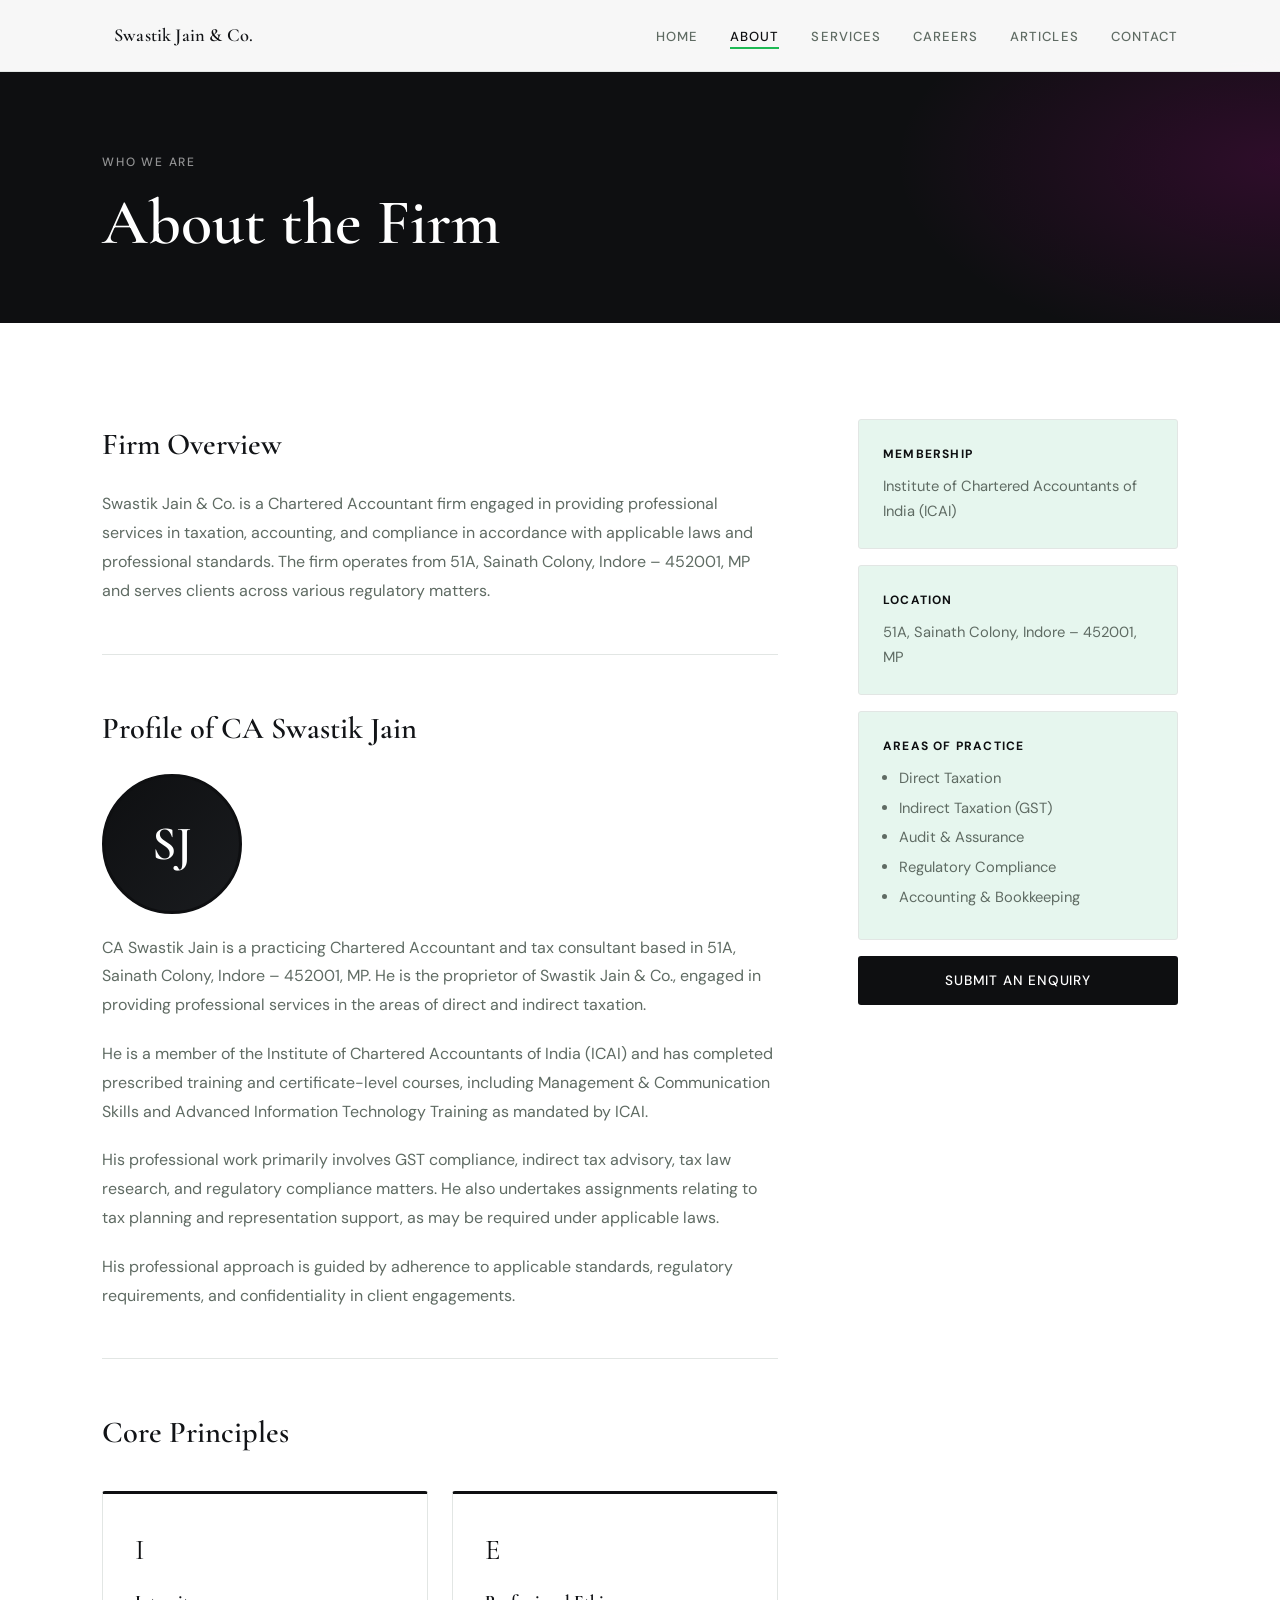
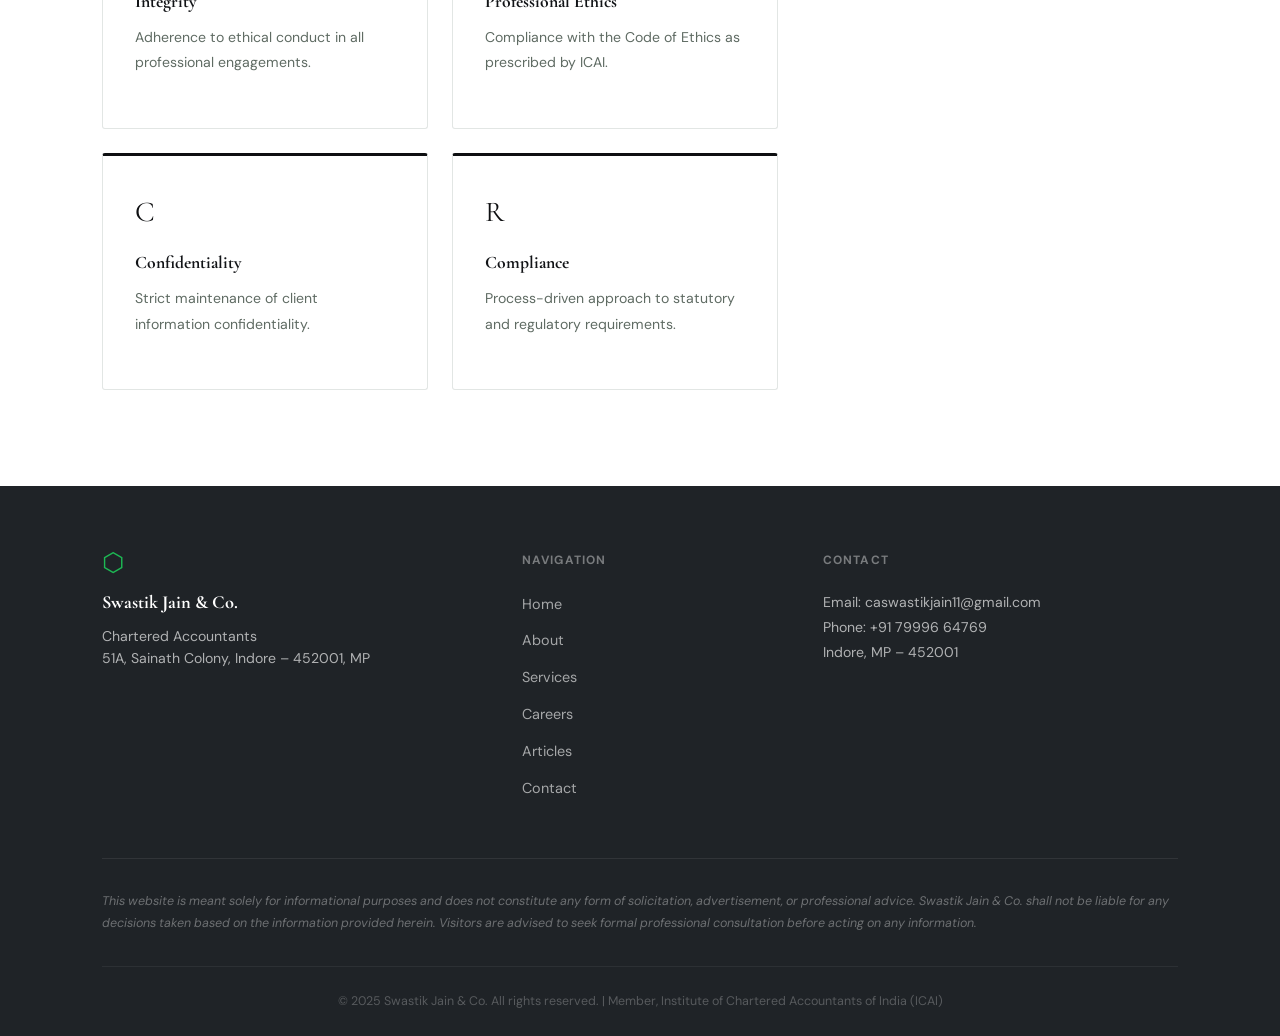
==== commit 0e7f1b96: "Add files via upload" ====
--- a/about.html
+++ b/about.html
@@ -14,7 +14,7 @@
 <nav class="nav" id="nav">
   <div class="nav-inner">
     <a href="index.html" class="nav-brand">
-      <span class="brand-mark">⬡</span>
+      <span class="brand-mark"></span>
       <span class="brand-text">Swastik Jain <em>&</em> Co.</span>
     </a>
     <button class="nav-toggle" id="navToggle" aria-label="Menu">
--- a/style.css
+++ b/style.css
@@ -4,29 +4,36 @@
    ═══════════════════════════════════════════════ */
 
 :root {
-  --gt-purple: #4B1C6E;
-  --gt-purple-mid: #6B2D96;
-  --gt-purple-light: #F3EEF8;
-  --gt-purple-soft: #EAE0F4;
-  --gt-magenta: #C0009B;
-  --gt-magenta-light: #F9E5F5;
-  --charcoal: #1e2022;
-  --charcoal-soft: #2d3135;
+  --gt-purple: #0e0f11;         /* now black */
+  --gt-purple-mid: #1a1c1f;     /* soft black */
+  --gt-purple-light: #E6F6EE;   /* light green bg */
+  --gt-purple-soft: #D4F0E3;    /* soft green */
+
+  --gt-magenta: #1DB954;        /* primary green */
+  --gt-magenta-light: #E6F6EE;  /* light green */
+
+  --charcoal: #121417;
+  --charcoal-soft: #1f2327;
   --white: #ffffff;
-  --off-white: #f8f8f8;
-  --bg-warm: #f5f4f7;
-  --border: #e4dded;
-  --border-dark: #c8b8d8;
-  --text-main: #1e2022;
-  --text-muted: #5a5364;
-  --text-light: #9a8fa4;
+  --off-white: #f7f9f8;
+  --bg-warm: #f4f6f5;
+
+  --border: #e2e6e4;
+  --border-dark: #c5cec9;
+
+  --text-main: #121417;
+  --text-muted: #5f6b63;
+  --text-light: #8a9690;
+
   --font-serif: 'Cormorant Garamond', Georgia, serif;
   --font-sans: 'DM Sans', system-ui, sans-serif;
+
   --nav-h: 72px;
   --max-w: 1140px;
   --radius: 3px;
-  --shadow-sm: 0 2px 12px rgba(75,28,110,0.08);
-  --shadow-md: 0 8px 40px rgba(75,28,110,0.12);
+
+  --shadow-sm: 0 2px 12px rgba(0,0,0,0.08);
+  --shadow-md: 0 8px 40px rgba(0,0,0,0.12);
 }
 
 *, *::before, *::after { box-sizing: border-box; margin: 0; padding: 0; }
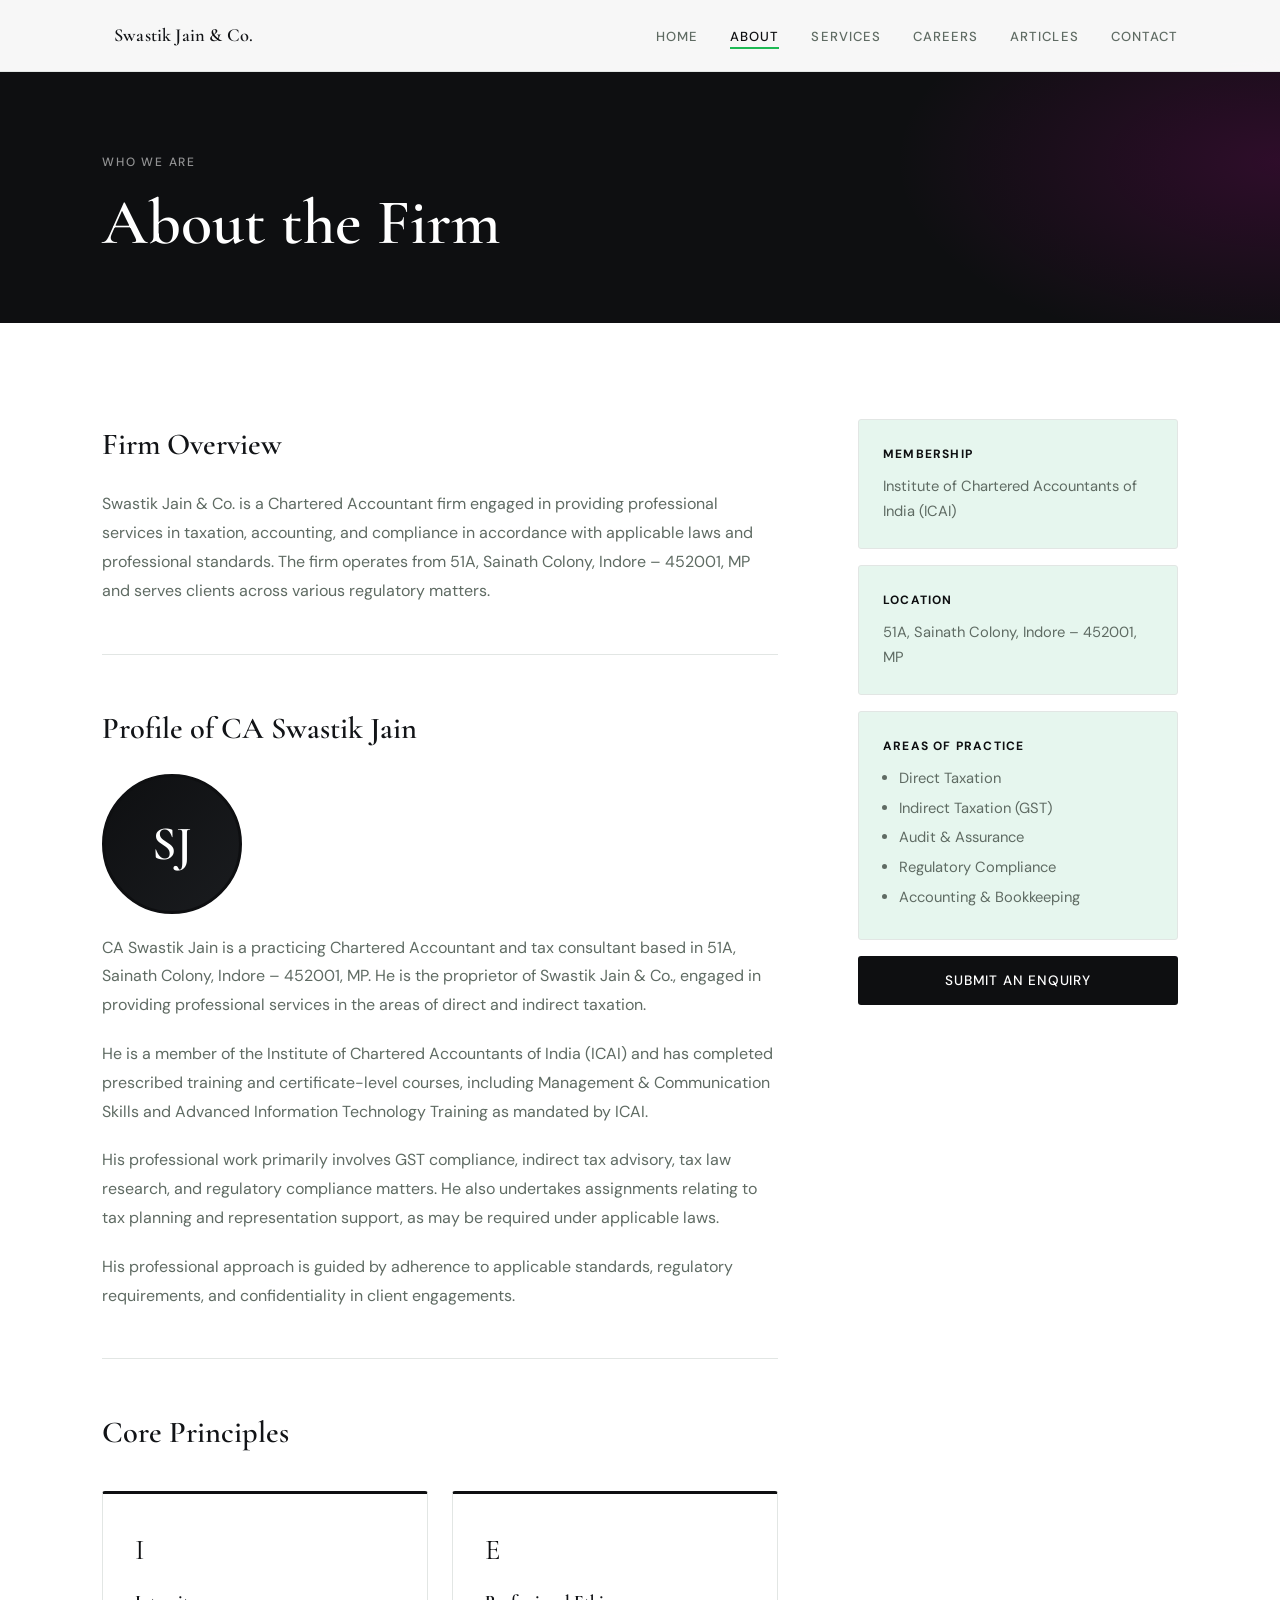
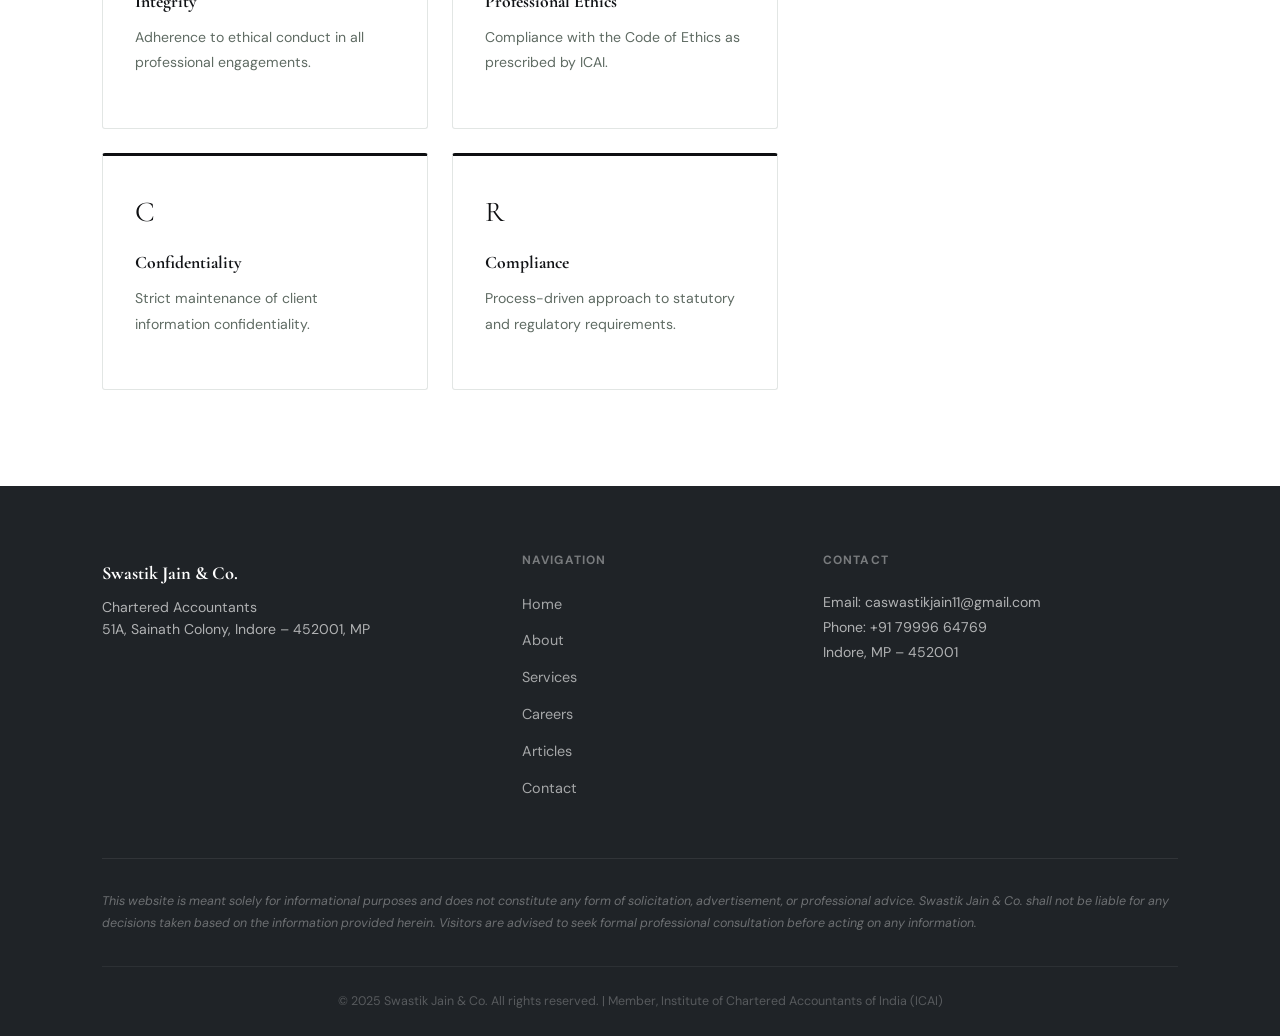
==== commit ca6306de: "Add files via upload" ====
--- a/about.html
+++ b/about.html
@@ -107,7 +107,7 @@
   <div class="container">
     <div class="footer-grid">
       <div class="footer-brand">
-        <span class="brand-mark">⬡</span>
+        <span class="brand-mark"></span>
         <strong>Swastik Jain & Co.</strong>
         <p>Chartered Accountants<br>51A, Sainath Colony, Indore – 452001, MP</p>
       </div>
